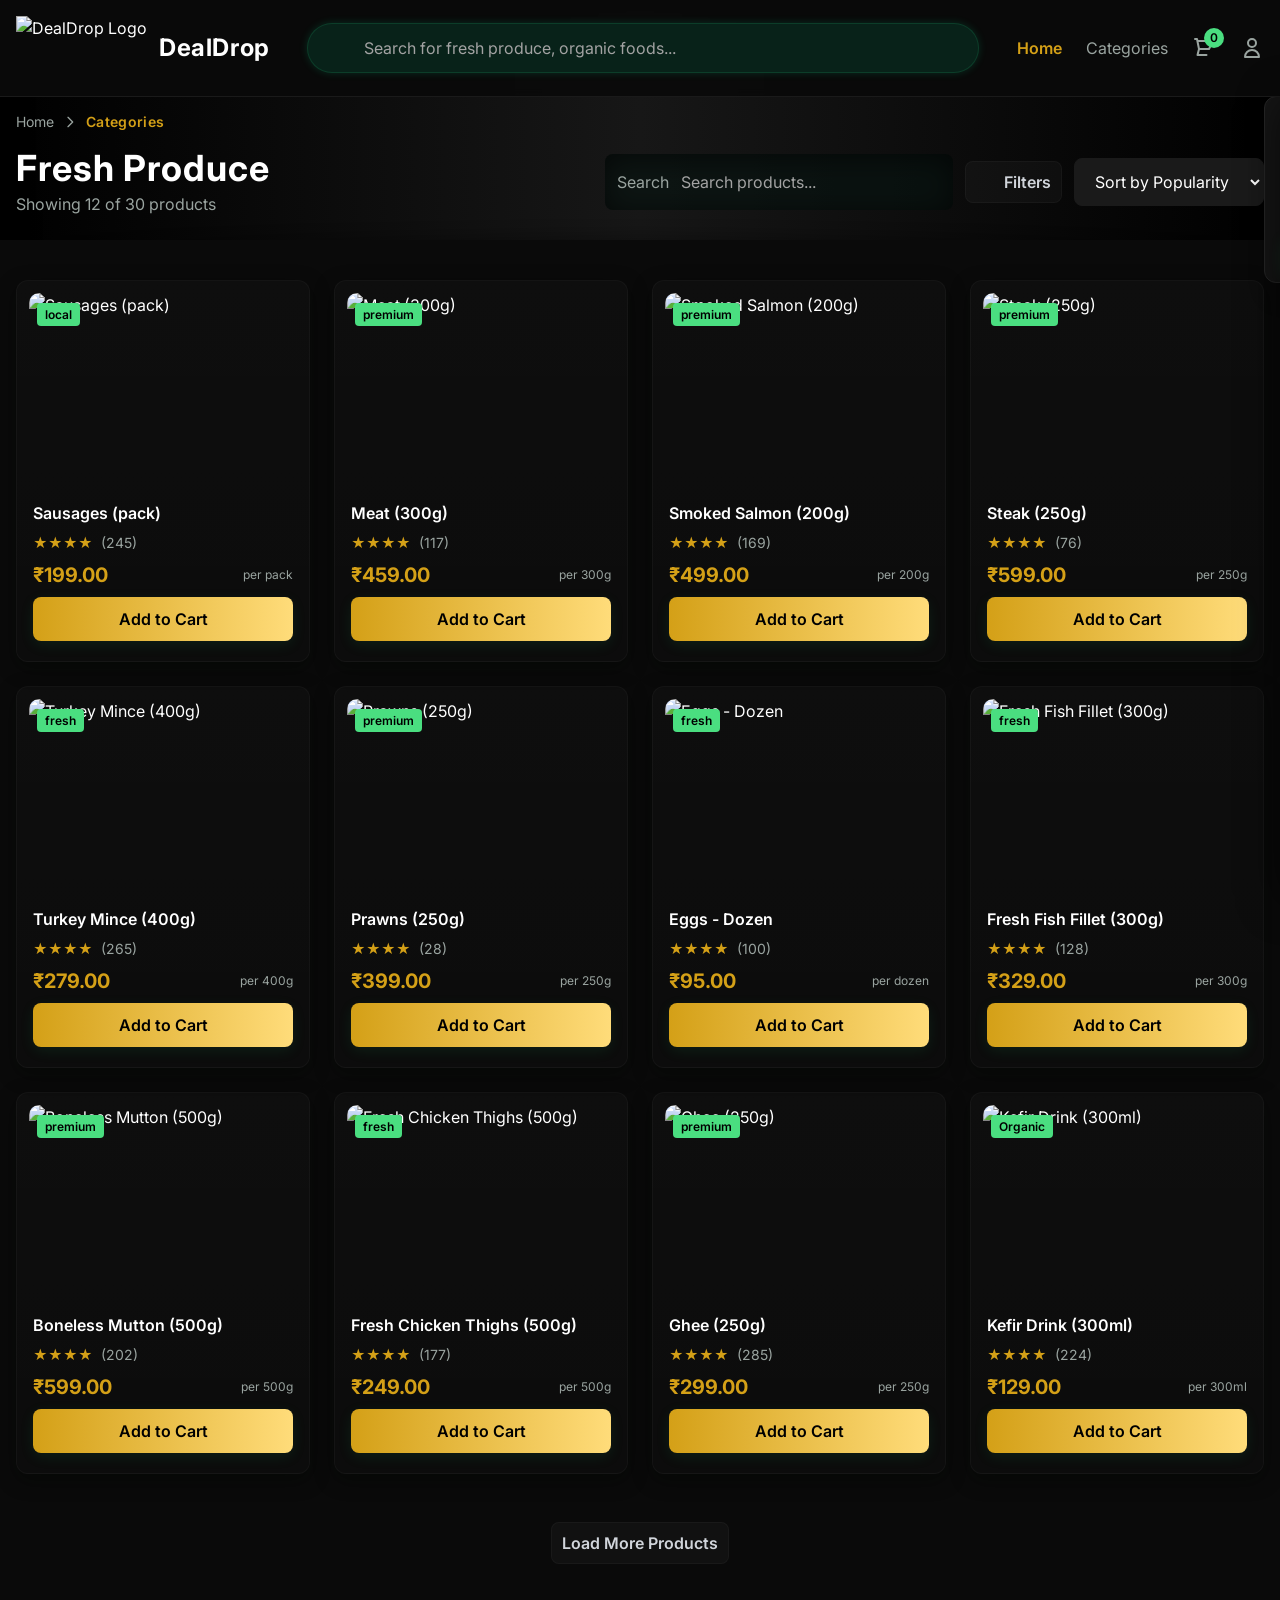
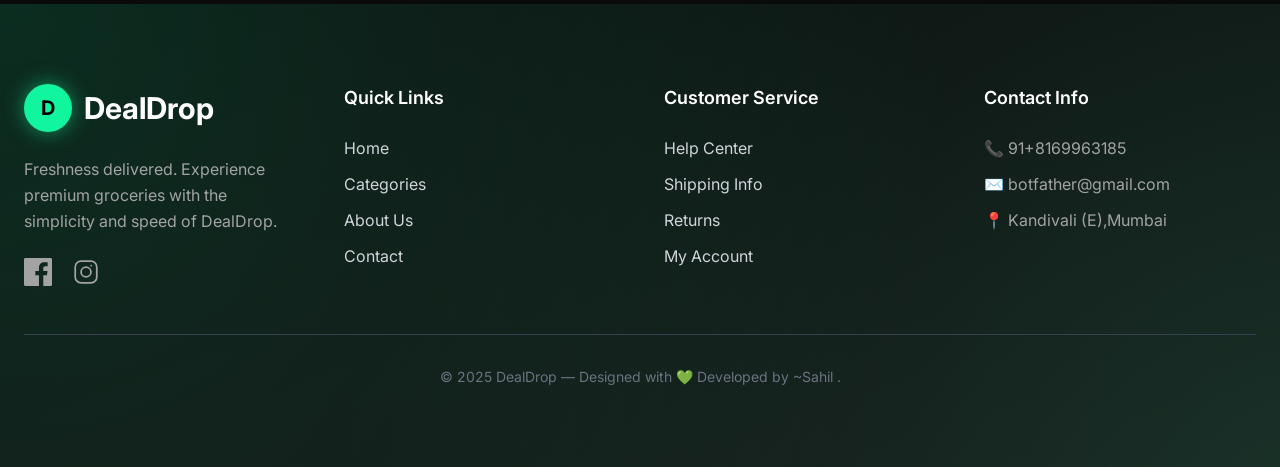
==== pages/categories_page.html @ 894192a9 "Add files via upload" ====
<!DOCTYPE html>
<html lang="en">
<head>
    <meta charset="UTF-8">
    <meta name="viewport" content="width=device-width, initial-scale=1.0">
    <title>Categories - Premium Fresh Groceries | DealDrop</title>
    <link rel="stylesheet" href="../css/main.css">
    
<body class="bg-background text-text-primary">
     <!-- Navigation Header -->
    <header class="fixed top-0 left-0 right-0 z-50 bg-background/95 backdrop-blur-sm border-b border-surface">
        <nav class="container mx-auto px-4 py-4 flex items-center justify-between">

           <!-- BIG Logo (Perfect Fit, Left Aligned) -->
        <div class="flex items-center space-x-3 shrink-0">
            <img src="https://i.postimg.cc/Hsx8pxHb/Screenshot-2025-11-13-165233.png"
                 alt="DealDrop Logo"
                 class="h-16 w-auto object-contain block select-none" /> <span class="text-xl md:text-2xl font-bold text-white tracking-wide hover:text-[#4de8ba] transition-colors duration-300">
    DealDrop
  </span>
        </div>

                <!-- Search Bar -->
<div class="hidden md:flex flex-1 max-w-2xl mx-8">
    <div class="relative w-full">

        <!-- Input -->
        <input type="text" 
            placeholder="Search for fresh produce, organic foods..."
            id="searchInput"
            class="w-full pl-14 pr-4 py-3 rounded-full bg-[#082219] text-white placeholder-gray-400 
                   border border-[#0f4f35]/60 shadow-[0_0_8px_rgba(0,255,170,0.15)]
                   focus:border-[#14f5a3] focus:shadow-[0_0_18px_rgba(20,245,163,0.45)]
                   transition-all duration-300 outline-none">

        <!-- Search Icon -->
        <svg 
            class="absolute left-5 top-1/2 transform -translate-y-1/2 w-5 h-5 text-[#4de8ba]"
            fill="none" stroke="currentColor" 
            viewBox="0 0 24 24"
        >
            <path 
                stroke-linecap="round" 
                stroke-linejoin="round" 
                stroke-width="2" 
                d="M21 21l-6-6m2-5a7 7 0 11-14 0 7 7 0 0114 0z"
            ></path>
        </svg>

        <!-- Search Suggestions Dropdown -->
        <div 
            id="searchSuggestions" 
            class="absolute top-full left-0 right-0 bg-[#0b2d22] border border-[#124736]/50 
                   rounded-xl mt-2 shadow-[0_0_20px_rgba(18,245,159,0.15)] hidden backdrop-blur-xl"
        >
            <div class="p-4 text-white">
                <div class="text-sm text-gray-300 mb-3 font-semibold tracking-wide">Popular Searches</div>

                <div class="space-y-2">

                    <!-- Suggestion 1 -->
                    <div class="flex items-center space-x-3 p-2 rounded-lg cursor-pointer
                                hover:bg-[#103829] transition-colors duration-200">
                        <img 
                            src="https://images.unsplash.com/photo-1675324918825-cd13b33a35b6" 
                            alt="Fresh organic tomatoes" 
                            class="w-8 h-8 rounded object-cover"
                        >
                        <span class="text-gray-100">Organic Tomatoes</span>
                    </div>

                    <!-- Suggestion 2 -->
                    <div class="flex items-center space-x-3 p-2 rounded-lg cursor-pointer
                                hover:bg-[#103829] transition-colors duration-200">
                        <img 
                            src="https://images.unsplash.com/photo-1676454954482-3a7d43f780e3" 
                            alt="Fresh leafy greens and vegetables" 
                            class="w-8 h-8 rounded object-cover"
                        >
                        <span class="text-gray-100">Fresh Greens</span>
                    </div>

                </div>
            </div>
        </div>

    </div>
</div>

            <!-- Desktop Navigation -->
            <div class="hidden md:flex items-center space-x-6">
                <a href="homepage.html" class="text-secondary font-semibold">Home</a>

                <a href="categories_page.html" class="text-text-secondary hover:text-secondary transition-colors duration-300">
                    Categories
                </a>

                <!-- Cart Icon with Badge -->
                <a href="shopping_cart.html" class="relative text-text-secondary hover:text-secondary transition-colors duration-300">
                    <svg class="w-6 h-6" fill="none" stroke="currentColor" viewBox="0 0 24 24">
                        <path 
                            stroke-linecap="round" 
                            stroke-linejoin="round" 
                            stroke-width="2" 
                            d="M3 3h2l.4 2M7 13h10l4-8H5.4m0 0L7 13m0 0l-1.5 6M7 13l-1.5 6m0 0h9m-9 0h9"
                        ></path>
                    </svg>
                    <span class="absolute -top-2 -right-2 bg-secondary text-black text-xs rounded-full w-5 h-5 flex items-center justify-center font-semibold">3</span>
                </a>

                <!-- Account -->
                <a href="user_account_dashboard.html" class="text-text-secondary hover:text-secondary transition-colors duration-300">
                    <svg class="w-6 h-6" fill="none" stroke="currentColor" viewBox="0 0 24 24">
                        <path 
                            stroke-linecap="round" 
                            stroke-linejoin="round" 
                            stroke-width="2" 
                            d="M16 7a4 4 0 11-8 0 4 4 0 018 0zM12 14a7 7 0 00-7 7h14a7 7 0 00-7-7z"
                        ></path>
                    </svg>
                </a>
            </div>

            <!-- Mobile Menu Button -->
            <button class="md:hidden text-text-primary" id="mobileMenuBtn">
                <svg class="w-6 h-6" fill="none" stroke="currentColor" viewBox="0 0 24 24">
                    <path 
                        stroke-linecap="round" 
                        stroke-linejoin="round" 
                        stroke-width="2" 
                        d="M4 6h16M4 12h16M4 18h16"
                    ></path>
                </svg>
            </button>

        </nav>

        <!-- Mobile Menu -->
        <div id="mobileMenu" class="md:hidden bg-surface border-t border-surface hidden">
            <div class="px-4 py-4 space-y-4">

                <div class="relative">
                    <input 
                        type="text" 
                        placeholder="Search products..." 
                        class="input-field w-full pl-10 pr-4 py-2"
                    >
                    <svg 
                        class="absolute left-3 top-1/2 transform -translate-y-1/2 w-4 h-4 text-text-secondary" 
                        fill="none" stroke="currentColor" 
                        viewBox="0 0 24 24"
                    >
                        <path 
                            stroke-linecap="round" 
                            stroke-linejoin="round" 
                            stroke-width="2" 
                            d="M21 21l-6-6m2-5a7 7 0 11-14 0 7 7 0 0114 0z"
                        ></path>
                    </svg>
                </div>

                <a href="homepage.html" class="block text-secondary font-semibold py-2">Home</a>
                <a href="categories_page.html" class="block text-text-secondary py-2">Categories</a>
                <a href="shopping_cart.html" class="block text-text-secondary py-2">Cart (3)</a>
                <a href="user_account_dashboard.html" class="block text-text-secondary py-2">Account</a>

            </div>
        </div>

    </header>

<!-- ===== START: Category Content (paste between header and footer) ===== -->

<!-- Breadcrumb + Title + Controls -->
<section class="pt-28 pb-6 bg-gradient-to-r from-black via-neutral-900 to-black shadow-inner animate-fadeUp">
  <div class="container mx-auto px-4">
    <nav class="flex items-center space-x-2 text-sm mb-4">
      <a href="homepage.html" class="text-text-secondary hover:text-secondary transition-colors duration-300">Home</a>
      <svg class="w-4 h-4 text-text-secondary" fill="none" stroke="currentColor" viewBox="0 0 24 24">
        <path stroke-linecap="round" stroke-linejoin="round" stroke-width="2" d="M9 5l7 7-7 7"></path>
      </svg>
      <span class="text-secondary font-semibold tracking-wide">Categories</span>
    </nav>

    <div class="flex flex-col md:flex-row md:items-center md:justify-between gap-4">
      <div>
        <h1 class="text-3xl md:text-4xl font-bold tracking-wide text-white">Fresh Produce</h1>
        <p id="productCount" class="text-text-secondary mt-1">Showing <span id="visibleCount">0</span> of <span id="totalCount">0</span> products</p>
      </div>

      <div class="flex items-center space-x-3">
        <div class="hidden sm:flex items-center bg-neutral-900/60 rounded-lg px-3 py-1 shadow-inner">
          <label class="mr-3 text-text-secondary">Search</label>
          <input id="searchBar" type="text" placeholder="Search products..." class="input-field bg-transparent border-none outline-none text-white pl-0 pr-3">
        </div>

        <!-- Filters button (opens drawer) -->
        <button id="openFilter" class="btn-secondary flex items-center space-x-2 px-4 py-2">
          <svg class="w-5 h-5" fill="none" stroke="currentColor" viewBox="0 0 24 24"><path stroke-linecap="round" stroke-linejoin="round" stroke-width="2" d="M3 4a1 1 0 011-1h16a1 1 0 011 1v2.586a1 1 0 01-.293.707L13 14.707V21l-2-1v-6.293L3.293 7.293A1 1 0 013 6.586V4z"/></svg>
          <span>Filters</span>
        </button>

        <!-- Sort -->
        <select id="sortSelect" class="input-field cursor-pointer">
          <option value="pop">Sort by Popularity</option>
          <option value="low">Price: Low to High</option>
          <option value="high">Price: High to Low</option>
          <option value="new">Newest Arrivals</option>
          <option value="rating">Customer Rating</option>
        </select>
      </div>
    </div>
  </div>
</section>

<!-- Main -->
<main class="container mx-auto px-4 py-10">
  <div class="flex gap-10">

    <!-- Product Grid (full width; filter drawer is separate) -->
    <div class="flex-1">
      <div id="productGrid" class="grid grid-cols-1 sm:grid-cols-2 lg:grid-cols-3 xl:grid-cols-4 gap-6"></div>

      <div class="text-center mt-12">
        <button id="loadMore" class="btn-secondary px-8 py-3">Load More Products</button>
      </div>
    </div>
  </div>
</main>

<!-- Right filter drawer (hidden by default) -->
<aside id="filterDrawer"
  class="fixed right-0 top-[80px] h-[calc(100vh-100px)] w-80 bg-neutral-900/95 backdrop-blur-md border-l border-neutral-800 rounded-l-xl p-6 shadow-2xl transform translate-x-full transition-transform duration-300 z-50 overflow-auto">
  <div class="flex items-center justify-between mb-4">
    <h3 class="text-xl font-semibold text-secondary">Filters</h3>
    <button id="closeFilter" class="p-2 rounded hover:bg-neutral-800">
      ✕
    </button>
  </div>

  <div class="space-y-6">

    <!-- Categories -->
    <div>
      <h4 class="font-semibold mb-3">Category</h4>
      <div class="space-y-2">
        <label class="flex items-center gap-3 cursor-pointer">
          <input type="checkbox" class="filter-cat" value="veg">
          <span>Veg</span>
        </label>
        <label class="flex items-center gap-3 cursor-pointer">
          <input type="checkbox" class="filter-cat" value="nonveg">
          <span>Non-Veg</span>
        </label>
        <label class="flex items-center gap-3 cursor-pointer">
          <input type="checkbox" class="filter-cat" value="dairy">
          <span>Dairy</span>
        </label>
      </div>
    </div>

    <!-- Tags -->
    <div>
      <h4 class="font-semibold mb-3">Tags</h4>
      <div class="space-y-2">
        <label class="flex items-center gap-3 cursor-pointer">
          <input type="checkbox" class="filter-tag" value="organic">
          <span>Organic</span>
        </label>
        <label class="flex items-center gap-3 cursor-pointer">
          <input type="checkbox" class="filter-tag" value="fresh">
          <span>Fresh</span>
        </label>
        <label class="flex items-center gap-3 cursor-pointer">
          <input type="checkbox" class="filter-tag" value="premium">
          <span>Premium</span>
        </label>
      </div>
    </div>

    <!-- Brands -->
    <div>
      <h4 class="font-semibold mb-3">Brands</h4>
      <div class="space-y-2">
        <label class="flex items-center gap-3 cursor-pointer">
          <input type="checkbox" class="filter-brand" value="farmfresh">
          <span>Farm Fresh Co.</span>
        </label>
        <label class="flex items-center gap-3 cursor-pointer">
          <input type="checkbox" class="filter-brand" value="organicvalley">
          <span>Organic Valley</span>
        </label>
        <label class="flex items-center gap-3 cursor-pointer">
          <input type="checkbox" class="filter-brand" value="greenharvest">
          <span>Green Harvest</span>
        </label>
      </div>
    </div>

    <!-- Price range (double slider) -->
    <div>
      <h4 class="font-semibold mb-3">Price Range (₹)</h4>
      <div class="text-sm text-text-secondary mb-2">Min: <span id="priceMinDisplay">0</span> — Max: <span id="priceMaxDisplay">1000</span></div>

      <div class="relative h-8">
        <input id="rangeMin" type="range" min="0" max="2000" step="1" value="0" class="absolute left-0 right-0 w-full h-2 appearance-none">
        <input id="rangeMax" type="range" min="0" max="2000" step="1" value="1000" class="absolute left-0 right-0 w-full h-2 appearance-none">
      </div>
    </div>

    <!-- Reset / Apply -->
    <div class="flex gap-3">
      <button id="resetFilters" class="btn-secondary flex-1">Reset</button>
      <button id="applyFilters" class="btn-primary flex-1">Apply</button>
    </div>
  </div>
</aside>

<!-- Mini Cart (slides in from right) -->
<div id="miniCart" class="fixed top-24 right-4 bg-neutral-900/95 backdrop-blur-md border border-neutral-800 rounded-xl p-4 w-80 transform translate-x-full transition-transform duration-300 z-60 shadow-xl">
  <div class="flex items-center justify-between mb-3">
    <h4 class="font-semibold">Cart</h4>
    <button id="closeMiniCart" class="p-1 hover:bg-neutral-800 rounded">✕</button>
  </div>
  <div id="miniCartItems" class="space-y-3 max-h-56 overflow-auto"></div>
  <div class="border-t border-neutral-800 pt-3 mt-3">
    <div class="flex justify-between mb-3">
      <span class="font-semibold">Total</span>
      <span id="miniCartTotal" class="font-bold text-secondary">₹0.00</span>
    </div>
    <a href="shopping_cart.html" class="btn-primary w-full text-center">Go to Cart</a>
  </div>
</div>

<!-- ===== Styles & Scripts (paste together) ===== -->
<style>
  /* Animations */
  @keyframes fadeUp { from { opacity:0; transform:translateY(20px);} to {opacity:1; transform:translateY(0);} }
  @keyframes fadeUpSlow { from { opacity:0; transform:translateY(40px);} to {opacity:1; transform:translateY(0);} }
  @keyframes slideLeft { from { opacity:0; transform:translateX(-30px);} to {opacity:1; transform:translateX(0);} }
  @keyframes slideRight { from { opacity:0; transform:translateX(30px);} to {opacity:1; transform:translateX(0);} }

  .animate-fadeUp { animation: fadeUp 0.7s ease-out forwards; }
  .animate-fadeUpSlow { animation: fadeUpSlow 1s ease-out forwards; }
  .animate-slideLeft { animation: slideLeft 0.7s ease-out forwards; }
  .animate-slideRight { animation: slideRight 0.8s ease-out forwards; }

  /* Drawer helpers */
  #filterDrawer { box-shadow: 0 20px 40px rgba(0,0,0,0.6); }
  #filterDrawer::-webkit-scrollbar { width: 8px; }
  #filterDrawer::-webkit-scrollbar-thumb { background: rgba(255,255,255,0.06); border-radius: 8px; }

  /* Range double-track visual */
  input[type="range"] { -webkit-appearance:none; background:transparent; }
  input[type="range"]::-webkit-slider-runnable-track { height:6px; background:rgba(255,255,255,0.06); border-radius:999px; }
  input[type="range"]::-webkit-slider-thumb { -webkit-appearance:none; width:18px; height:18px; border-radius:50%; background:#d4a017; margin-top:-6px; box-shadow:0 2px 6px rgba(0,0,0,0.5); cursor:pointer; }
  /* make thumbs visible above each other */
  #rangeMin { z-index:3; }
  #rangeMax { z-index:2; }

  /* Product card tweaks (keeps your current style) */
  .product-card { background: linear-gradient(180deg, rgba(255,255,255,0.02), rgba(255,255,255,0.01)); border-radius:12px; padding:12px; box-shadow: 0 6px 20px rgba(2,6,2,0.45); border: 1px solid rgba(255,255,255,0.03); }
  .product-card img { border-radius:10px; }
  .product-meta { display:flex; align-items:center; justify-content:space-between; gap:8px; }

  /* Buttons */
  .btn-primary { background: linear-gradient(90deg,#d4a017,#ffdc7a); color: #000; padding:10px 12px; border-radius:8px; font-weight:600; }
  .btn-secondary { background: rgba(255,255,255,0.03); color:#d1d5db; padding:8px 10px; border-radius:8px; font-weight:600; border:1px solid rgba(255,255,255,0.03); }

  /* Utility */
  .text-text-secondary { color: #9aa4a0; }
  .text-secondary { color: #d4a017; }
  .bg-neutral-900 { background-color:#081512; }
  .bg-neutral-900\/60 { background-color: rgba(8,21,18,0.6); }
  .shadow-inner { box-shadow: inset 0 4px 30px rgba(0,0,0,0.6); }

  /* Responsive small fixes */
  @media (max-width: 768px) {
    #filterDrawer { width: 92vw; top: 70px; right: 0; }
  }
</style>

<!-- ===== END: Category Content ===== -->

<!-- ====== END: Paste this between your header and footer ====== -->

    <!-- Footer -->
<footer class="relative bg-gradient-to-br from-[#0a0a0a] via-[#111111] to-[#1a1a1a] text-gray-300 py-20 overflow-hidden">
  <!-- Subtle background glow -->
  <div class="absolute inset-0 bg-[radial-gradient(circle_at_top_left,rgba(18,245,159,0.15),transparent_70%)]"></div>
  <div class="absolute inset-0 bg-[radial-gradient(circle_at_bottom_right,rgba(18,245,159,0.1),transparent_70%)]"></div>

  <div class="relative z-10 container mx-auto px-6">
    <div class="grid grid-cols-1 md:grid-cols-4 gap-12 border-b border-gray-700 pb-12">
      
      <!-- Company Info -->
      <div>
        <div class="flex items-center space-x-3 mb-6">
          <div class="w-12 h-12 bg-[#12f59f] rounded-full flex items-center justify-center text-black font-bold text-xl shadow-[0_0_20px_rgba(18,245,159,0.5)]">D</div>
          <span class="text-3xl font-bold text-white">DealDrop</span>
        </div>
        <p class="text-gray-400 mb-6 leading-relaxed">
          Freshness delivered. Experience premium groceries with the simplicity and speed of DealDrop.
        </p>

        <!-- Social Media Icons -->
        <div class="flex space-x-5">
          <!-- Facebook -->
          <a href="#" class="group transition-all duration-300" aria-label="Facebook">
            <svg class="w-7 h-7 text-gray-400 group-hover:text-[#12f59f] transition" fill="currentColor" viewBox="0 0 24 24">
              <path d="M22.675 0h-21.35C.596 0 0 .592 0 1.324v21.352C0 23.406.596 24 1.325 24H12.82v-9.294H9.692v-3.622h3.128V8.413c0-3.1 1.893-4.788 4.658-4.788 1.325 0 2.463.099 2.795.143v3.24l-1.918.001c-1.504 0-1.795.715-1.795 1.763v2.314h3.587l-.467 3.622h-3.12V24h6.116C23.404 24 24 23.406 24 22.676V1.324C24 .592 23.404 0 22.675 0z"/>
            </svg>
          </a>

          <!-- Instagram -->
          <a href="#" class="group transition-all duration-300" aria-label="Instagram">
            <svg class="w-7 h-7 text-gray-400 group-hover:text-[#f56040] transition" fill="currentColor" viewBox="0 0 24 24">
              <path d="M7.75 2h8.5A5.75 5.75 0 0 1 22 7.75v8.5A5.75 5.75 0 0 1 16.25 22h-8.5A5.75 5.75 0 0 1 2 16.25v-8.5A5.75 5.75 0 0 1 7.75 2zm0 1.5A4.25 4.25 0 0 0 3.5 7.75v8.5A4.25 4.25 0 0 0 7.75 20.5h8.5A4.25 4.25 0 0 0 20.5 16.25v-8.5A4.25 4.25 0 0 0 16.25 3.5h-8.5zm8.75 2.25a.75.75 0 1 1 0 1.5.75.75 0 0 1 0-1.5zM12 7a5 5 0 1 1 0 10 5 5 0 0 1 0-10zm0 1.5a3.5 3.5 0 1 0 0 7 3.5 3.5 0 0 0 0-7z"/>
            </svg>
          </a>
        </div>
      </div>

      <!-- Quick Links -->
      <div>
        <h3 class="text-lg font-semibold text-white mb-6">Quick Links</h3>
        <ul class="space-y-3">
          <li><a href="homepage.html" class="hover:text-[#12f59f] transition">Home</a></li>
          <li><a href="categories_page.html" class="hover:text-[#12f59f] transition">Categories</a></li>
          <li><a href="#" class="hover:text-[#12f59f] transition">About Us</a></li>
          <li><a href="#" class="hover:text-[#12f59f] transition">Contact</a></li>
        </ul>
      </div>

      <!-- Customer Service -->
      <div>
        <h3 class="text-lg font-semibold text-white mb-6">Customer Service</h3>
        <ul class="space-y-3">
          <li><a href="#" class="hover:text-[#12f59f] transition">Help Center</a></li>
          <li><a href="#" class="hover:text-[#12f59f] transition">Shipping Info</a></li>
          <li><a href="#" class="hover:text-[#12f59f] transition">Returns</a></li>
          <li><a href="user_account_dashboard.html" class="hover:text-[#12f59f] transition">My Account</a></li>
        </ul>
      </div>

      <!-- Contact Info -->
      <div>
        <h3 class="text-lg font-semibold text-white mb-6">Contact Info</h3>
        <ul class="space-y-3">
          <li>📞 <span class="text-gray-400">91+8169963185</span></li>
          <li>✉️ <span class="text-gray-400">botfather@gmail.com</span></li>
          <li>📍 <span class="text-gray-400">Kandivali (E),Mumbai</span></li>
        </ul>
      </div>
    </div>

    <!-- Bottom Section -->
    <div class="pt-8 text-center text-sm text-gray-500">
      <p>© 2025 DealDrop — Designed with 💚 Developed by ~Sahil .</p>
    </div>
  </div>
</footer>

<script>
(() => {
  // Category page script (self-contained)
  const STORAGE_KEY = 'cart';
  const TAX_RATE = 0.09;
  const $ = (s, r=document) => r.querySelector(s);
  const $$ = (s, r=document) => Array.from((r||document).querySelectorAll(s));
  const formatINR = n => '₹' + Number(n).toLocaleString('en-IN',{minimumFractionDigits:2, maximumFractionDigits:2});
  const safe = v => (v==null?'':String(v));

  // Elements (expected on category page)
  const productGrid = $('#productGrid');
  if (!productGrid) { console.warn('Category script: #productGrid not found — aborting category logic.'); return; }
  const loadMoreBtn = $('#loadMore');
  const openFilterBtn = $('#openFilter');
  const closeFilterBtn = $('#closeFilter');
  const filterDrawer = $('#filterDrawer');
  const applyFiltersBtn = $('#applyFilters');
  const resetFiltersBtn = $('#resetFilters');
  const rangeMin = $('#rangeMin');
  const rangeMax = $('#rangeMax');
  const priceMinDisplay = $('#priceMinDisplay');
  const priceMaxDisplay = $('#priceMaxDisplay');
  const searchBar = $('#searchBar');
  const sortSelect = $('#sortSelect');
  const visibleCount = $('#visibleCount');
  const totalCount = $('#totalCount');
  const miniCart = $('#miniCart');
  const miniCartItems = $('#miniCartItems');
  const miniCartTotal = $('#miniCartTotal');
  const cartCountBadge = $('#cartCount') || $('#cart-count') || document.querySelector('.cart-badge');

  // sample products (30)
  const allProducts = (function(){
    const make = (id,name,category,price,tags,brand,image,unit) => ({ id, name, category, price, tags, brand, image, unit});
    const arr=[];
    arr.push(make(1,'Organic Vine Tomatoes','veg',99,['organic','fresh'],'FarmFresh','https://i.postimg.cc/Dzh7TgGm/3183-50361-m.jpg','per kg'));
    arr.push(make(2,'Mixed Leafy Greens','veg',79,['fresh','local'],'GreenHarvest','per kg'));
    arr.push(make(3,'Rainbow Bell Peppers','veg',129,['fresh','premium'],'LocalGrown','per kg'));
    arr.push(make(4,'Fresh Broccoli Crowns','veg',89,['fresh','seasonal'],'FarmFresh','per kg'));
    arr.push(make(5,'Organic Baby Carrots','veg',69,['organic','fresh'],'OrganicValley','per kg'));
    arr.push(make(6,'Baby Spinach Leaves','veg',119,['organic','fresh'],'OrganicValley','per kg'));
    arr.push(make(7,'Premium Hass Avocados','veg',59,['premium'],'PremiumFoods','per pc'));
    arr.push(make(8,'Sweet Corn Bunch','veg',49,['fresh'],'LocalGrown','per bunch'));
    arr.push(make(9,'Crisp Cucumbers','veg',39,['fresh','local'],'FarmFresh','per kg'));
    arr.push(make(10,'Zucchini','veg',59,['fresh'],'GreenHarvest','per kg'));
    arr.push(make(11,'Whole Milk (1L)','dairy',65,['fresh'],'OrganicValley','per L'));
    arr.push(make(12,'Greek Yogurt (500g)','dairy',199,['premium','organic'],'OrganicValley','per 500g'));
    arr.push(make(13,'Paneer (200g)','dairy',129,['fresh'],'LocalGrown','per 200g'));
    arr.push(make(14,'Butter Salted (200g)','dairy',159,['premium'],'PremiumFoods','per 200g'));
    arr.push(make(15,'Cheddar Cheese (200g)','dairy',249,['premium'],'PremiumFoods','per 200g'));
    arr.push(make(16,'Fresh Cream (200ml)','dairy',89,['fresh'],'FarmFresh','per 200ml'));
    arr.push(make(17,'Curd (500g)','dairy',79,['local'],'LocalGrown','per 500g'));
    arr.push(make(18,'Flavored Milk (250ml)','dairy',45,['seasonal'],'OrganicValley','per 250ml'));
    arr.push(make(19,'Kefir Drink (300ml)','dairy',129,['premium','organic'],'OrganicValley','https://i.postimg.cc/tTc96Hsf/54.png','per 300ml'));
    arr.push(make(20,'Ghee (250g)','dairy',299,['premium'],'PremiumFoods','https://i.postimg.cc/Z5zKjZwq/Cow-Ghee-500-Grams-Tin-Front.jpg','per 250g'));
    arr.push(make(21,'Fresh Chicken Thighs (500g)','nonveg',249,['fresh'],'LocalGrown','https://i.postimg.cc/5yGjfC5n/CHICKENTHIGHBONELESS-01.jpg','per 500g'));
    arr.push(make(22,'Boneless Mutton (500g)','nonveg',599,['premium'],'PremiumFoods','https://i.postimg.cc/RVFc91mR/mutton-boneless-halal786-in.jpg','per 500g'));
    arr.push(make(23,'Fresh Fish Fillet (300g)','nonveg',329,['fresh'],'FarmFresh','https://i.postimg.cc/XJbf0Tjh/fish-500x500.png','per 300g'));
    arr.push(make(24,'Eggs - Dozen','nonveg',95,['fresh','local'],'LocalGrown','https://i.postimg.cc/fyMfY11j/health-benefits-of-eggs-1296x728-feature.jpg','per dozen'));
    arr.push(make(25,'Prawns (250g)','nonveg',399,['premium'],'PremiumFoods','https://i.postimg.cc/TP98VvsM/shutterstock-1285004545-750x750.jpg','per 250g'));
    arr.push(make(26,'Turkey Mince (400g)','nonveg',279,['fresh'],'GreenHarvest','https://i.postimg.cc/zvfqbGDS/turkey-breast-mince-369.jpg','per 400g'));
    arr.push(make(27,' Steak (250g)','nonveg',599,['premium'],'PremiumFoods','https://i.postimg.cc/Gh2p9q9X/raw-tomahawk-steak-shutterstock-738822868.jpg','per 250g'));
    arr.push(make(28,'Smoked Salmon (200g)','nonveg',499,['premium'],'PremiumFoods','https://i.postimg.cc/RVMHd7hy/smoked-salmon.jpg','per 200g'));
    arr.push(make(29,'Meat (300g)','nonveg',459,['premium'],'PremiumFoods','https://i.postimg.cc/kXtcrFqt/Best-Stop-Blog-Image-2025-8-Cuts-of-Beef.jpg','per 300g'));
    arr.push(make(30,'Sausages (pack)','nonveg',199,['local'],'LocalGrown','https://i.postimg.cc/15Lv47Jn/0081002093585.jpg','per pack'));
    return arr;
  })();

  // state
  let perPage = 12, page = 1;
  let lastRendered = allProducts.slice();

  // cart helpers
  function loadCart(){ try{ const c = JSON.parse(localStorage.getItem(STORAGE_KEY)); return Array.isArray(c)? c.map(i=>({ quantity: Number(i.quantity||1), ...i })) : []; } catch(e){ return []; } }
  function saveCart(c){ localStorage.setItem(STORAGE_KEY, JSON.stringify(c)); }
  let cart = loadCart();

  function updateHeaderBadge(){
    const count = cart.reduce((s,i)=> s + Number(i.quantity||1), 0);
    if (cartCountBadge) cartCountBadge.textContent = count;
    // also update common header span if present
    $$('.absolute.-top-2.-right-2, .w-5.h-5').forEach(el=>{ try{ el.textContent = count; }catch{} });
  }

  // render mini cart
  function renderMiniCart(){
    if (!miniCartItems || !miniCartTotal) return;
    miniCartItems.innerHTML = '';
    let total = 0;
    if (cart.length === 0) {
      miniCartItems.innerHTML = '<div class="text-text-secondary">Your cart is empty.</div>';
    } else {
      cart.forEach(it=>{
        const qty = Number(it.quantity||1);
        total += Number(it.price) * qty;
        const row = document.createElement('div');
        row.className = 'flex items-center gap-3 mb-3';
        row.innerHTML = `
          <div class="w-12 h-12 rounded overflow-hidden bg-neutral-800"><img src="${safe(it.image)}" alt="${safe(it.name)}" class="w-full h-full object-cover"></div>
          <div class="flex-1">
            <div class="text-sm font-semibold">${safe(it.name)}</div>
            <div class="text-xs text-text-secondary">${formatINR(it.price)} × ${qty}</div>
          </div>
          <button class="text-xs text-text-secondary remove-mini" data-id="${it.id}">Remove</button>
        `;
        miniCartItems.appendChild(row);
      });
    }
    miniCartTotal.textContent = formatINR(total);
    saveCart(cart);
    updateHeaderBadge();
  }

  // remove from mini cart delegate
  if (miniCartItems) {
    miniCartItems.addEventListener('click', (ev)=>{
      const rem = ev.target.closest('.remove-mini'); if (!rem) return;
      const id = Number(rem.dataset.id);
      cart = cart.filter(p=>Number(p.id)!==id);
      renderMiniCart();
    });
  }

  // open/close mini cart
  function openMini(){ if (miniCart) miniCart.classList.remove('translate-x-full'); }
  function closeMini(){ if (miniCart) miniCart.classList.add('translate-x-full'); }
  const closeMiniBtn = $('#closeMiniCart');
  if (closeMiniBtn) closeMiniBtn.addEventListener('click', closeMini);

  // add to cart (merge quantities)
  function addToCart(product){
    const idx = cart.findIndex(c=> Number(c.id) === Number(product.id));
    if (idx > -1) cart[idx].quantity = Number(cart[idx].quantity||1) + 1;
    else cart.push({ ...product, quantity: 1 });
    saveCart(cart);
    renderMiniCart();
    updateHeaderBadge();
    openMini();
  }

  // product card creation (keeps your styling)
  function createCard(p){
    const div = document.createElement('div');
    div.className = 'card group cursor-pointer transform hover:scale-105 transition-all duration-300 product-card';
    div.dataset.id = p.id;
    div.innerHTML = `
      <div class="relative overflow-hidden rounded-lg mb-4">
        <img src="${safe(p.image)}" alt="${safe(p.name)}" class="w-full h-48 object-cover group-hover:scale-110 transition-transform duration-300" loading="lazy" />
        <div class="absolute top-2 left-2">
          <span class="bg-secondary text-black text-xs font-semibold px-2 py-1 rounded">${p.tags.includes('organic') ? 'Organic' : (p.tags[0]||'')}</span>
        </div>
      </div>
      <div class="space-y-2 px-1 pb-2">
        <h3 class="font-semibold text-text-primary group-hover:text-secondary transition-colors duration-300">${safe(p.name)}</h3>
        <div class="flex items-center space-x-2">
          <div class="flex text-secondary text-sm">${'★'.repeat(Math.round((p.rating||4)))}</div>
          <span class="text-text-secondary text-sm">(${Math.floor(Math.random()*300)+20})</span>
        </div>
        <div class="flex items-center justify-between">
          <div class="flex items-center space-x-2">
            <span class="text-xl font-bold text-secondary">₹${p.price.toFixed(2)}</span>
          </div>
          <span class="text-xs text-text-secondary">${p.unit}</span>
        </div>
        <button class="btn-primary w-full add-to-cart" data-id="${p.id}">Add to Cart</button>
      </div>
    `;
    return div;
  }

  // render products (with paging)
  function renderProducts(arr, pageNum=1){
    productGrid.innerHTML = '';
    const end = pageNum * perPage;
    const slice = arr.slice(0, end);
    slice.forEach(p => productGrid.appendChild(createCard(p)));
    visibleCount && (visibleCount.textContent = Math.min(arr.length, end));
    totalCount && (totalCount.textContent = arr.length);
    if (loadMoreBtn) loadMoreBtn.style.display = arr.length > end ? 'inline-block' : 'none';
    // bind add-to-cart
    $$('.add-to-cart', productGrid).forEach(btn=>{
      btn.removeEventListener('click', onAddClick);
      btn.addEventListener('click', onAddClick);
    });
    // observe animations
    observeCards();
  }

  // intersection observer for animate-fadeUp
  let observer;
  function observeCards(){
    if (observer) observer.disconnect();
    observer = new IntersectionObserver(entries=>{
      entries.forEach(en => { if (en.isIntersecting) en.target.classList.add('animate-fadeUp'); });
    }, { threshold: 0.12 });
    $$('.product-card', productGrid).forEach(c => observer.observe(c));
  }

  function onAddClick(e){
    e.stopPropagation();
    const id = Number(e.currentTarget.dataset.id);
    const prod = allProducts.find(p=> Number(p.id) === id);
    if (!prod) return;
    addToCart(prod);
    const btn = e.currentTarget; const prev = btn.textContent;
    btn.textContent = 'Added!';
    btn.disabled = true;
    setTimeout(()=>{ btn.textContent = prev; btn.disabled = false; }, 800);
  }

  // pagination load more
  if (loadMoreBtn) loadMoreBtn.addEventListener('click', () => { page++; renderProducts(lastRendered, page); });

  // filter helpers
  function getSelected(selector){ return $$(selector).filter(ch=>ch.checked).map(ch=>ch.value); }
  function getFilterState(){
    const cats = getSelected('.filter-cat');
    const tags = getSelected('.filter-tag');
    const brands = getSelected('.filter-brand');
    const min = Math.min(Number(rangeMin.value||0), Number(rangeMax.value||0));
    const max = Math.max(Number(rangeMin.value||0), Number(rangeMax.value||2000));
    const search = (searchBar && searchBar.value || '').trim().toLowerCase();
    const sort = (sortSelect && sortSelect.value) || 'pop';
    return { cats, tags, brands, priceMin:min, priceMax:max, search, sort };
  }
  function applyFilterLogic(products, state){
    return products.filter(p=>{
      if (state.cats.length && !state.cats.includes(p.category)) return false;
      if (state.tags.length && !state.tags.some(t => p.tags.includes(t))) return false;
      if (state.brands.length && !state.brands.includes(p.brand)) return false;
      if (p.price < state.priceMin || p.price > state.priceMax) return false;
      if (state.search) {
        const hay = (p.name+' '+p.tags.join(' ')+' '+p.brand+' '+p.category).toLowerCase();
        if (!hay.includes(state.search)) return false;
      }
      return true;
    });
  }
  function sortProducts(products, key){
    const arr = products.slice();
    switch(key){
      case 'low': arr.sort((a,b)=>a.price-b.price); break;
      case 'high': arr.sort((a,b)=>b.price-a.price); break;
      case 'new': arr.sort((a,b)=>b.id-a.id); break;
      case 'rating': arr.sort((a,b)=>b.rating-b.rating); break;
      default: arr.sort((a,b)=>b.id-a.id); break;
    }
    return arr;
  }

  // range sync
  function syncRangeDisplay(){
    if (!priceMinDisplay || !priceMaxDisplay || !rangeMin || !rangeMax) return;
    let min = Number(rangeMin.value||0), max = Number(rangeMax.value||0);
    if (min > max) [min,max] = [max,min];
    priceMinDisplay.textContent = min;
    priceMaxDisplay.textContent = max;
  }
  if (rangeMin && rangeMax){
    rangeMin.addEventListener('input', syncRangeDisplay);
    rangeMax.addEventListener('input', syncRangeDisplay);
    syncRangeDisplay();
  }

  if (resetFiltersBtn) resetFiltersBtn.addEventListener('click', ()=>{
    $$('.filter-cat, .filter-tag, .filter-brand').forEach(c=>c.checked=false);
    if (rangeMin) rangeMin.value = rangeMin.min || 0;
    if (rangeMax) rangeMax.value = rangeMax.max || 2000;
    syncRangeDisplay();
    if (searchBar) searchBar.value = '';
    if (sortSelect) sortSelect.value = 'pop';
    page = 1;
    lastRendered = sortProducts(allProducts, 'pop');
    renderProducts(lastRendered,page);
  });

  if (applyFiltersBtn) applyFiltersBtn.addEventListener('click', ()=>{
    page = 1;
    const st = getFilterState();
    let filtered = applyFilterLogic(allProducts, st);
    filtered = sortProducts(filtered, st.sort);
    lastRendered = filtered;
    renderProducts(lastRendered, page);
    filterDrawer && filterDrawer.classList.add('translate-x-full');
  });

  if (openFilterBtn) openFilterBtn.addEventListener('click', ()=> filterDrawer && filterDrawer.classList.remove('translate-x-full'));
  if (closeFilterBtn) closeFilterBtn.addEventListener('click', ()=> filterDrawer && filterDrawer.classList.add('translate-x-full'));
  document.addEventListener('click', (ev) => {
    if (!filterDrawer) return; if (filterDrawer.classList.contains('translate-x-full')) return;
    const inside = filterDrawer.contains(ev.target) || (openFilterBtn && openFilterBtn.contains(ev.target));
    if (!inside) filterDrawer.classList.add('translate-x-full');
  });

  // search debounce
  if (searchBar){
    let t;
    searchBar.addEventListener('input', ()=>{
      clearTimeout(t);
      t = setTimeout(()=>{
        page = 1;
        const st = getFilterState();
        let filtered = applyFilterLogic(allProducts, st);
        filtered = sortProducts(filtered, st.sort);
        lastRendered = filtered;
        renderProducts(lastRendered, page);
      }, 300);
    });
  }

  if (sortSelect) sortSelect.addEventListener('change', ()=> {
    page = 1;
    const st = getFilterState();
    let filtered = applyFilterLogic(allProducts, st);
    filtered = sortProducts(filtered, st.sort);
    lastRendered = filtered;
    renderProducts(lastRendered, page);
  });

  // init render
  lastRendered = sortProducts(allProducts,'pop');
  renderProducts(lastRendered, page);
  renderMiniCart();
  updateHeaderBadge();

  // Escape closes drawers
  document.addEventListener('keydown', (e)=> { if (e.key === 'Escape'){ filterDrawer && filterDrawer.classList.add('translate-x-full'); miniCart && miniCart.classList.add('translate-x-full'); }});

  // expose small helper to add by id externally
  window.__dealDropCategory = window.__dealDropCategory || {};
  window.__dealDropCategory.addToCartById = (id) => {
    const p = allProducts.find(x=>Number(x.id)===Number(id));
    if (p) addToCart(p);
  };

  console.info('Category script loaded — products & filters active.');
})();
</script>

</body>
</html>
---- css/main.css ----
@import url('https://fonts.googleapis.com/css2?family=Inter:wght@400;500;600;700&display=swap');

@import url('https://fonts.googleapis.com/css2?family=Playfair+Display:wght@400;600&display=swap');

*, ::before, ::after{
  --tw-border-spacing-x: 0;
  --tw-border-spacing-y: 0;
  --tw-translate-x: 0;
  --tw-translate-y: 0;
  --tw-rotate: 0;
  --tw-skew-x: 0;
  --tw-skew-y: 0;
  --tw-scale-x: 1;
  --tw-scale-y: 1;
  --tw-pan-x:  ;
  --tw-pan-y:  ;
  --tw-pinch-zoom:  ;
  --tw-scroll-snap-strictness: proximity;
  --tw-gradient-from-position:  ;
  --tw-gradient-via-position:  ;
  --tw-gradient-to-position:  ;
  --tw-ordinal:  ;
  --tw-slashed-zero:  ;
  --tw-numeric-figure:  ;
  --tw-numeric-spacing:  ;
  --tw-numeric-fraction:  ;
  --tw-ring-inset:  ;
  --tw-ring-offset-width: 0px;
  --tw-ring-offset-color: #fff;
  --tw-ring-color: rgb(59 130 246 / 0.5);
  --tw-ring-offset-shadow: 0 0 #0000;
  --tw-ring-shadow: 0 0 #0000;
  --tw-shadow: 0 0 #0000;
  --tw-shadow-colored: 0 0 #0000;
  --tw-blur:  ;
  --tw-brightness:  ;
  --tw-contrast:  ;
  --tw-grayscale:  ;
  --tw-hue-rotate:  ;
  --tw-invert:  ;
  --tw-saturate:  ;
  --tw-sepia:  ;
  --tw-drop-shadow:  ;
  --tw-backdrop-blur:  ;
  --tw-backdrop-brightness:  ;
  --tw-backdrop-contrast:  ;
  --tw-backdrop-grayscale:  ;
  --tw-backdrop-hue-rotate:  ;
  --tw-backdrop-invert:  ;
  --tw-backdrop-opacity:  ;
  --tw-backdrop-saturate:  ;
  --tw-backdrop-sepia:  ;
  --tw-contain-size:  ;
  --tw-contain-layout:  ;
  --tw-contain-paint:  ;
  --tw-contain-style:  ;
}

::backdrop{
  --tw-border-spacing-x: 0;
  --tw-border-spacing-y: 0;
  --tw-translate-x: 0;
  --tw-translate-y: 0;
  --tw-rotate: 0;
  --tw-skew-x: 0;
  --tw-skew-y: 0;
  --tw-scale-x: 1;
  --tw-scale-y: 1;
  --tw-pan-x:  ;
  --tw-pan-y:  ;
  --tw-pinch-zoom:  ;
  --tw-scroll-snap-strictness: proximity;
  --tw-gradient-from-position:  ;
  --tw-gradient-via-position:  ;
  --tw-gradient-to-position:  ;
  --tw-ordinal:  ;
  --tw-slashed-zero:  ;
  --tw-numeric-figure:  ;
  --tw-numeric-spacing:  ;
  --tw-numeric-fraction:  ;
  --tw-ring-inset:  ;
  --tw-ring-offset-width: 0px;
  --tw-ring-offset-color: #fff;
  --tw-ring-color: rgb(59 130 246 / 0.5);
  --tw-ring-offset-shadow: 0 0 #0000;
  --tw-ring-shadow: 0 0 #0000;
  --tw-shadow: 0 0 #0000;
  --tw-shadow-colored: 0 0 #0000;
  --tw-blur:  ;
  --tw-brightness:  ;
  --tw-contrast:  ;
  --tw-grayscale:  ;
  --tw-hue-rotate:  ;
  --tw-invert:  ;
  --tw-saturate:  ;
  --tw-sepia:  ;
  --tw-drop-shadow:  ;
  --tw-backdrop-blur:  ;
  --tw-backdrop-brightness:  ;
  --tw-backdrop-contrast:  ;
  --tw-backdrop-grayscale:  ;
  --tw-backdrop-hue-rotate:  ;
  --tw-backdrop-invert:  ;
  --tw-backdrop-opacity:  ;
  --tw-backdrop-saturate:  ;
  --tw-backdrop-sepia:  ;
  --tw-contain-size:  ;
  --tw-contain-layout:  ;
  --tw-contain-paint:  ;
  --tw-contain-style:  ;
}

/*
! tailwindcss v3.4.17 | MIT License | https://tailwindcss.com
*/

/*
1. Prevent padding and border from affecting element width. (https://github.com/mozdevs/cssremedy/issues/4)
2. Allow adding a border to an element by just adding a border-width. (https://github.com/tailwindcss/tailwindcss/pull/116)
*/

*,
::before,
::after {
  box-sizing: border-box;
  /* 1 */
  border-width: 0;
  /* 2 */
  border-style: solid;
  /* 2 */
  border-color: #e5e7eb;
  /* 2 */
}

::before,
::after {
  --tw-content: '';
}

/*
1. Use a consistent sensible line-height in all browsers.
2. Prevent adjustments of font size after orientation changes in iOS.
3. Use a more readable tab size.
4. Use the user's configured `sans` font-family by default.
5. Use the user's configured `sans` font-feature-settings by default.
6. Use the user's configured `sans` font-variation-settings by default.
7. Disable tap highlights on iOS
*/

html,
:host {
  line-height: 1.5;
  /* 1 */
  -webkit-text-size-adjust: 100%;
  /* 2 */
  -moz-tab-size: 4;
  /* 3 */
  -o-tab-size: 4;
     tab-size: 4;
  /* 3 */
  font-family: Inter, sans-serif;
  /* 4 */
  font-feature-settings: normal;
  /* 5 */
  font-variation-settings: normal;
  /* 6 */
  -webkit-tap-highlight-color: transparent;
  /* 7 */
}

/*
1. Remove the margin in all browsers.
2. Inherit line-height from `html` so users can set them as a class directly on the `html` element.
*/

body {
  margin: 0;
  /* 1 */
  line-height: inherit;
  /* 2 */
}

/*
1. Add the correct height in Firefox.
2. Correct the inheritance of border color in Firefox. (https://bugzilla.mozilla.org/show_bug.cgi?id=190655)
3. Ensure horizontal rules are visible by default.
*/

hr {
  height: 0;
  /* 1 */
  color: inherit;
  /* 2 */
  border-top-width: 1px;
  /* 3 */
}

/*
Add the correct text decoration in Chrome, Edge, and Safari.
*/

abbr:where([title]) {
  -webkit-text-decoration: underline dotted;
          text-decoration: underline dotted;
}

/*
Remove the default font size and weight for headings.
*/

h1,
h2,
h3,
h4,
h5,
h6 {
  font-size: inherit;
  font-weight: inherit;
}

/*
Reset links to optimize for opt-in styling instead of opt-out.
*/

a {
  color: inherit;
  text-decoration: inherit;
}

/*
Add the correct font weight in Edge and Safari.
*/

b,
strong {
  font-weight: bolder;
}

/*
1. Use the user's configured `mono` font-family by default.
2. Use the user's configured `mono` font-feature-settings by default.
3. Use the user's configured `mono` font-variation-settings by default.
4. Correct the odd `em` font sizing in all browsers.
*/

code,
kbd,
samp,
pre {
  font-family: ui-monospace, SFMono-Regular, Menlo, Monaco, Consolas, "Liberation Mono", "Courier New", monospace;
  /* 1 */
  font-feature-settings: normal;
  /* 2 */
  font-variation-settings: normal;
  /* 3 */
  font-size: 1em;
  /* 4 */
}

/*
Add the correct font size in all browsers.
*/

small {
  font-size: 80%;
}

/*
Prevent `sub` and `sup` elements from affecting the line height in all browsers.
*/

sub,
sup {
  font-size: 75%;
  line-height: 0;
  position: relative;
  vertical-align: baseline;
}

sub {
  bottom: -0.25em;
}

sup {
  top: -0.5em;
}

/*
1. Remove text indentation from table contents in Chrome and Safari. (https://bugs.chromium.org/p/chromium/issues/detail?id=999088, https://bugs.webkit.org/show_bug.cgi?id=201297)
2. Correct table border color inheritance in all Chrome and Safari. (https://bugs.chromium.org/p/chromium/issues/detail?id=935729, https://bugs.webkit.org/show_bug.cgi?id=195016)
3. Remove gaps between table borders by default.
*/

table {
  text-indent: 0;
  /* 1 */
  border-color: inherit;
  /* 2 */
  border-collapse: collapse;
  /* 3 */
}

/*
1. Change the font styles in all browsers.
2. Remove the margin in Firefox and Safari.
3. Remove default padding in all browsers.
*/

button,
input,
optgroup,
select,
textarea {
  font-family: inherit;
  /* 1 */
  font-feature-settings: inherit;
  /* 1 */
  font-variation-settings: inherit;
  /* 1 */
  font-size: 100%;
  /* 1 */
  font-weight: inherit;
  /* 1 */
  line-height: inherit;
  /* 1 */
  letter-spacing: inherit;
  /* 1 */
  color: inherit;
  /* 1 */
  margin: 0;
  /* 2 */
  padding: 0;
  /* 3 */
}

/*
Remove the inheritance of text transform in Edge and Firefox.
*/

button,
select {
  text-transform: none;
}

/*
1. Correct the inability to style clickable types in iOS and Safari.
2. Remove default button styles.
*/

button,
input:where([type='button']),
input:where([type='reset']),
input:where([type='submit']) {
  -webkit-appearance: button;
  /* 1 */
  background-color: transparent;
  /* 2 */
  background-image: none;
  /* 2 */
}

/*
Use the modern Firefox focus style for all focusable elements.
*/

:-moz-focusring {
  outline: auto;
}

/*
Remove the additional `:invalid` styles in Firefox. (https://github.com/mozilla/gecko-dev/blob/2f9eacd9d3d995c937b4251a5557d95d494c9be1/layout/style/res/forms.css#L728-L737)
*/

:-moz-ui-invalid {
  box-shadow: none;
}

/*
Add the correct vertical alignment in Chrome and Firefox.
*/

progress {
  vertical-align: baseline;
}

/*
Correct the cursor style of increment and decrement buttons in Safari.
*/

::-webkit-inner-spin-button,
::-webkit-outer-spin-button {
  height: auto;
}

/*
1. Correct the odd appearance in Chrome and Safari.
2. Correct the outline style in Safari.
*/

[type='search'] {
  -webkit-appearance: textfield;
  /* 1 */
  outline-offset: -2px;
  /* 2 */
}

/*
Remove the inner padding in Chrome and Safari on macOS.
*/

::-webkit-search-decoration {
  -webkit-appearance: none;
}

/*
1. Correct the inability to style clickable types in iOS and Safari.
2. Change font properties to `inherit` in Safari.
*/

::-webkit-file-upload-button {
  -webkit-appearance: button;
  /* 1 */
  font: inherit;
  /* 2 */
}

/*
Add the correct display in Chrome and Safari.
*/

summary {
  display: list-item;
}

/*
Removes the default spacing and border for appropriate elements.
*/

blockquote,
dl,
dd,
h1,
h2,
h3,
h4,
h5,
h6,
hr,
figure,
p,
pre {
  margin: 0;
}

fieldset {
  margin: 0;
  padding: 0;
}

legend {
  padding: 0;
}

ol,
ul,
menu {
  list-style: none;
  margin: 0;
  padding: 0;
}

/*
Reset default styling for dialogs.
*/

dialog {
  padding: 0;
}

/*
Prevent resizing textareas horizontally by default.
*/

textarea {
  resize: vertical;
}

/*
1. Reset the default placeholder opacity in Firefox. (https://github.com/tailwindlabs/tailwindcss/issues/3300)
2. Set the default placeholder color to the user's configured gray 400 color.
*/

input::-moz-placeholder, textarea::-moz-placeholder {
  opacity: 1;
  /* 1 */
  color: #A3A3A3;
  /* 2 */
}

input::placeholder,
textarea::placeholder {
  opacity: 1;
  /* 1 */
  color: #A3A3A3;
  /* 2 */
}

/*
Set the default cursor for buttons.
*/

button,
[role="button"] {
  cursor: pointer;
}

/*
Make sure disabled buttons don't get the pointer cursor.
*/

:disabled {
  cursor: default;
}

/*
1. Make replaced elements `display: block` by default. (https://github.com/mozdevs/cssremedy/issues/14)
2. Add `vertical-align: middle` to align replaced elements more sensibly by default. (https://github.com/jensimmons/cssremedy/issues/14#issuecomment-634934210)
   This can trigger a poorly considered lint error in some tools but is included by design.
*/

img,
svg,
video,
canvas,
audio,
iframe,
embed,
object {
  display: block;
  /* 1 */
  vertical-align: middle;
  /* 2 */
}

/*
Constrain images and videos to the parent width and preserve their intrinsic aspect ratio. (https://github.com/mozdevs/cssremedy/issues/14)
*/

img,
video {
  max-width: 100%;
  height: auto;
}

/* Make elements with the HTML hidden attribute stay hidden by default */

[hidden]:where(:not([hidden="until-found"])) {
  display: none;
}

*  {
}

body{
  --tw-bg-opacity: 1;
  background-color: rgb(10 10 10 / var(--tw-bg-opacity, 1));
  font-family: Inter, sans-serif;
  --tw-text-opacity: 1;
  color: rgb(255 255 255 / var(--tw-text-opacity, 1));
  background-color: var(--color-background);
  color: var(--color-text-primary);
}

h1, h2, h3, h4, h5, h6{
  font-family: Inter, sans-serif;
  font-weight: 600;
}

.container{
  width: 100%;
}

@media (min-width: 640px){
  .container{
    max-width: 640px;
  }
}

@media (min-width: 768px){
  .container{
    max-width: 768px;
  }
}

@media (min-width: 1024px){
  .container{
    max-width: 1024px;
  }
}

@media (min-width: 1280px){
  .container{
    max-width: 1280px;
  }
}

@media (min-width: 1536px){
  .container{
    max-width: 1536px;
  }
}

.btn-primary{
  border-radius: 0.5rem;
  --tw-bg-opacity: 1;
  background-color: rgb(74 222 128 / var(--tw-bg-opacity, 1));
  padding-left: 1.5rem;
  padding-right: 1.5rem;
  padding-top: 0.75rem;
  padding-bottom: 0.75rem;
  font-weight: 600;
  --tw-text-opacity: 1;
  color: rgb(0 0 0 / var(--tw-text-opacity, 1));
  transition-property: all;
  transition-timing-function: cubic-bezier(0.4, 0, 0.2, 1);
  transition-duration: 300ms;
}

.btn-primary:hover{
  --tw-bg-opacity: 1;
  background-color: rgb(34 197 94 / var(--tw-bg-opacity, 1));
  --tw-shadow: 0 10px 15px -3px rgb(0 0 0 / 0.1), 0 4px 6px -4px rgb(0 0 0 / 0.1);
  --tw-shadow-colored: 0 10px 15px -3px var(--tw-shadow-color), 0 4px 6px -4px var(--tw-shadow-color);
  box-shadow: var(--tw-ring-offset-shadow, 0 0 #0000), var(--tw-ring-shadow, 0 0 #0000), var(--tw-shadow);
}

.btn-primary {
  background-color: var(--color-secondary);
  box-shadow: 0 4px 14px var(--shadow-primary);
}

.btn-secondary{
  border-radius: 0.5rem;
  border-width: 1px;
  --tw-border-opacity: 1;
  border-color: rgb(26 26 26 / var(--tw-border-opacity, 1));
  --tw-bg-opacity: 1;
  background-color: rgb(26 26 26 / var(--tw-bg-opacity, 1));
  padding-left: 1.5rem;
  padding-right: 1.5rem;
  padding-top: 0.75rem;
  padding-bottom: 0.75rem;
  font-weight: 600;
  --tw-text-opacity: 1;
  color: rgb(255 255 255 / var(--tw-text-opacity, 1));
  transition-property: all;
  transition-timing-function: cubic-bezier(0.4, 0, 0.2, 1);
  transition-duration: 300ms;
}

.btn-secondary:hover{
  --tw-border-opacity: 1;
  border-color: rgb(74 222 128 / var(--tw-border-opacity, 1));
  --tw-bg-opacity: 1;
  background-color: rgb(0 0 0 / var(--tw-bg-opacity, 1));
}

.btn-secondary {
  background-color: var(--color-surface);
  border-color: var(--color-surface);
}

.card{
  border-radius: 0.75rem;
  --tw-bg-opacity: 1;
  background-color: rgb(26 26 26 / var(--tw-bg-opacity, 1));
  padding: 1.5rem;
  transition-property: all;
  transition-timing-function: cubic-bezier(0.4, 0, 0.2, 1);
  transition-duration: 300ms;
  background-color: var(--color-surface);
  box-shadow: 0 2px 8px var(--shadow-secondary);
}

.card:hover {
  box-shadow: 0 8px 25px var(--shadow-primary);
}

.input-field{
  border-radius: 0.5rem;
  border-width: 1px;
  --tw-border-opacity: 1;
  border-color: rgb(26 26 26 / var(--tw-border-opacity, 1));
  --tw-bg-opacity: 1;
  background-color: rgb(26 26 26 / var(--tw-bg-opacity, 1));
  padding-left: 1rem;
  padding-right: 1rem;
  padding-top: 0.75rem;
  padding-bottom: 0.75rem;
  --tw-text-opacity: 1;
  color: rgb(255 255 255 / var(--tw-text-opacity, 1));
  transition-property: all;
  transition-timing-function: cubic-bezier(0.4, 0, 0.2, 1);
  transition-duration: 300ms;
}

.input-field:focus{
  --tw-border-opacity: 1;
  border-color: rgb(74 222 128 / var(--tw-border-opacity, 1));
  outline: 2px solid transparent;
  outline-offset: 2px;
}

.input-field {
  background-color: var(--color-surface);
  border-color: var(--color-surface);
}

.text-success {
  color: var(--color-success);
}

.text-warning {
  color: var(--color-warning);
}

.text-error {
  color: var(--color-error);
}

.sr-only{
  position: absolute;
  width: 1px;
  height: 1px;
  padding: 0;
  margin: -1px;
  overflow: hidden;
  clip: rect(0, 0, 0, 0);
  white-space: nowrap;
  border-width: 0;
}

.pointer-events-none{
  pointer-events: none;
}

.visible{
  visibility: visible;
}

.static{
  position: static;
}

.fixed{
  position: fixed;
}

.absolute{
  position: absolute;
}

.relative{
  position: relative;
}

.sticky{
  position: sticky;
}

.-inset-8{
  inset: -2rem;
}

.inset-0{
  inset: 0px;
}

.-right-2{
  right: -0.5rem;
}

.-top-10{
  top: -2.5rem;
}

.-top-16{
  top: -4rem;
}

.-top-2{
  top: -0.5rem;
}

.bottom-0{
  bottom: 0px;
}

.bottom-1\/4{
  bottom: 25%;
}

.bottom-10{
  bottom: 2.5rem;
}

.bottom-6{
  bottom: 1.5rem;
}

.bottom-8{
  bottom: 2rem;
}

.left-0{
  left: 0px;
}

.left-1\/2{
  left: 50%;
}

.left-1\/4{
  left: 25%;
}

.left-10{
  left: 2.5rem;
}

.left-16{
  left: 4rem;
}

.left-2{
  left: 0.5rem;
}

.left-20{
  left: 5rem;
}

.left-3{
  left: 0.75rem;
}

.left-5{
  left: 1.25rem;
}

.right-0{
  right: 0px;
}

.right-1\/3{
  right: 33.333333%;
}

.right-10{
  right: 2.5rem;
}

.right-16{
  right: 4rem;
}

.right-32{
  right: 8rem;
}

.right-4{
  right: 1rem;
}

.right-6{
  right: 1.5rem;
}

.top-0{
  top: 0px;
}

.top-1\/2{
  top: 50%;
}

.top-1\/3{
  top: 33.333333%;
}

.top-10{
  top: 2.5rem;
}

.top-2{
  top: 0.5rem;
}

.top-24{
  top: 6rem;
}

.top-28{
  top: 7rem;
}

.top-4{
  top: 1rem;
}

.top-\[80px\]{
  top: 80px;
}

.top-full{
  top: 100%;
}

.z-0{
  z-index: 0;
}

.z-10{
  z-index: 10;
}

.z-20{
  z-index: 20;
}

.z-50{
  z-index: 50;
}

.mx-8{
  margin-left: 2rem;
  margin-right: 2rem;
}

.mx-auto{
  margin-left: auto;
  margin-right: auto;
}

.my-2{
  margin-top: 0.5rem;
  margin-bottom: 0.5rem;
}

.my-3{
  margin-top: 0.75rem;
  margin-bottom: 0.75rem;
}

.mb-0{
  margin-bottom: 0px;
}

.mb-1{
  margin-bottom: 0.25rem;
}

.mb-10{
  margin-bottom: 2.5rem;
}

.mb-12{
  margin-bottom: 3rem;
}

.mb-16{
  margin-bottom: 4rem;
}

.mb-2{
  margin-bottom: 0.5rem;
}

.mb-20{
  margin-bottom: 5rem;
}

.mb-3{
  margin-bottom: 0.75rem;
}

.mb-4{
  margin-bottom: 1rem;
}

.mb-5{
  margin-bottom: 1.25rem;
}

.mb-6{
  margin-bottom: 1.5rem;
}

.mb-8{
  margin-bottom: 2rem;
}

.ml-3{
  margin-left: 0.75rem;
}

.ml-4{
  margin-left: 1rem;
}

.mr-2{
  margin-right: 0.5rem;
}

.mr-3{
  margin-right: 0.75rem;
}

.mt-1{
  margin-top: 0.25rem;
}

.mt-10{
  margin-top: 2.5rem;
}

.mt-12{
  margin-top: 3rem;
}

.mt-2{
  margin-top: 0.5rem;
}

.mt-20{
  margin-top: 5rem;
}

.mt-3{
  margin-top: 0.75rem;
}

.mt-4{
  margin-top: 1rem;
}

.mt-5{
  margin-top: 1.25rem;
}

.mt-6{
  margin-top: 1.5rem;
}

.mt-8{
  margin-top: 2rem;
}

.block{
  display: block;
}

.inline-block{
  display: inline-block;
}

.flex{
  display: flex;
}

.inline-flex{
  display: inline-flex;
}

.table{
  display: table;
}

.grid{
  display: grid;
}

.hidden{
  display: none;
}

.h-1{
  height: 0.25rem;
}

.h-10{
  height: 2.5rem;
}

.h-12{
  height: 3rem;
}

.h-16{
  height: 4rem;
}

.h-2{
  height: 0.5rem;
}

.h-20{
  height: 5rem;
}

.h-24{
  height: 6rem;
}

.h-28{
  height: 7rem;
}

.h-3{
  height: 0.75rem;
}

.h-32{
  height: 8rem;
}

.h-4{
  height: 1rem;
}

.h-40{
  height: 10rem;
}

.h-44{
  height: 11rem;
}

.h-48{
  height: 12rem;
}

.h-5{
  height: 1.25rem;
}

.h-52{
  height: 13rem;
}

.h-56{
  height: 14rem;
}

.h-6{
  height: 1.5rem;
}

.h-64{
  height: 16rem;
}

.h-7{
  height: 1.75rem;
}

.h-72{
  height: 18rem;
}

.h-8{
  height: 2rem;
}

.h-80{
  height: 20rem;
}

.h-96{
  height: 24rem;
}

.h-\[2px\]{
  height: 2px;
}

.h-\[400px\]{
  height: 400px;
}

.h-\[900px\]{
  height: 900px;
}

.h-\[calc\(100vh-100px\)\]{
  height: calc(100vh - 100px);
}

.h-full{
  height: 100%;
}

.max-h-56{
  max-height: 14rem;
}

.min-h-screen{
  min-height: 100vh;
}

.w-10{
  width: 2.5rem;
}

.w-11{
  width: 2.75rem;
}

.w-12{
  width: 3rem;
}

.w-14{
  width: 3.5rem;
}

.w-16{
  width: 4rem;
}

.w-2{
  width: 0.5rem;
}

.w-20{
  width: 5rem;
}

.w-24{
  width: 6rem;
}

.w-28{
  width: 7rem;
}

.w-32{
  width: 8rem;
}

.w-4{
  width: 1rem;
}

.w-40{
  width: 10rem;
}

.w-44{
  width: 11rem;
}

.w-48{
  width: 12rem;
}

.w-5{
  width: 1.25rem;
}

.w-52{
  width: 13rem;
}

.w-56{
  width: 14rem;
}

.w-6{
  width: 1.5rem;
}

.w-64{
  width: 16rem;
}

.w-7{
  width: 1.75rem;
}

.w-72{
  width: 18rem;
}

.w-8{
  width: 2rem;
}

.w-80{
  width: 20rem;
}

.w-96{
  width: 24rem;
}

.w-\[400px\]{
  width: 400px;
}

.w-\[900px\]{
  width: 900px;
}

.w-auto{
  width: auto;
}

.w-full{
  width: 100%;
}

.max-w-2xl{
  max-width: 42rem;
}

.max-w-4xl{
  max-width: 56rem;
}

.max-w-6xl{
  max-width: 72rem;
}

.max-w-xs{
  max-width: 20rem;
}

.flex-1{
  flex: 1 1 0%;
}

.flex-none{
  flex: none;
}

.flex-shrink-0{
  flex-shrink: 0;
}

.shrink-0{
  flex-shrink: 0;
}

.-translate-x-1\/2{
  --tw-translate-x: -50%;
  transform: translate(var(--tw-translate-x), var(--tw-translate-y)) rotate(var(--tw-rotate)) skewX(var(--tw-skew-x)) skewY(var(--tw-skew-y)) scaleX(var(--tw-scale-x)) scaleY(var(--tw-scale-y));
}

.-translate-y-1\/2{
  --tw-translate-y: -50%;
  transform: translate(var(--tw-translate-x), var(--tw-translate-y)) rotate(var(--tw-rotate)) skewX(var(--tw-skew-x)) skewY(var(--tw-skew-y)) scaleX(var(--tw-scale-x)) scaleY(var(--tw-scale-y));
}

.translate-x-full{
  --tw-translate-x: 100%;
  transform: translate(var(--tw-translate-x), var(--tw-translate-y)) rotate(var(--tw-rotate)) skewX(var(--tw-skew-x)) skewY(var(--tw-skew-y)) scaleX(var(--tw-scale-x)) scaleY(var(--tw-scale-y));
}

.translate-y-0{
  --tw-translate-y: 0px;
  transform: translate(var(--tw-translate-x), var(--tw-translate-y)) rotate(var(--tw-rotate)) skewX(var(--tw-skew-x)) skewY(var(--tw-skew-y)) scaleX(var(--tw-scale-x)) scaleY(var(--tw-scale-y));
}

.translate-y-10{
  --tw-translate-y: 2.5rem;
  transform: translate(var(--tw-translate-x), var(--tw-translate-y)) rotate(var(--tw-rotate)) skewX(var(--tw-skew-x)) skewY(var(--tw-skew-y)) scaleX(var(--tw-scale-x)) scaleY(var(--tw-scale-y));
}

.translate-y-full{
  --tw-translate-y: 100%;
  transform: translate(var(--tw-translate-x), var(--tw-translate-y)) rotate(var(--tw-rotate)) skewX(var(--tw-skew-x)) skewY(var(--tw-skew-y)) scaleX(var(--tw-scale-x)) scaleY(var(--tw-scale-y));
}

.transform{
  transform: translate(var(--tw-translate-x), var(--tw-translate-y)) rotate(var(--tw-rotate)) skewX(var(--tw-skew-x)) skewY(var(--tw-skew-y)) scaleX(var(--tw-scale-x)) scaleY(var(--tw-scale-y));
}

@keyframes bounce{
  0%, 100%{
    transform: translateY(-25%);
    animation-timing-function: cubic-bezier(0.8,0,1,1);
  }

  50%{
    transform: none;
    animation-timing-function: cubic-bezier(0,0,0.2,1);
  }
}

.animate-bounce{
  animation: bounce 1s infinite;
}

@keyframes fadeIn{
  0%{
    opacity: 0;
  }

  100%{
    opacity: 1;
  }
}

.animate-fade-in{
  animation: fadeIn 0.3s ease-in-out;
}

@keyframes scaleIn{
  0%{
    transform: scale(0.95);
    opacity: 0;
  }

  100%{
    transform: scale(1);
    opacity: 1;
  }
}

.animate-scale-in{
  animation: scaleIn 0.3s ease-out;
}

@keyframes slideUp{
  0%{
    transform: translateY(20px);
    opacity: 0;
  }

  100%{
    transform: translateY(0);
    opacity: 1;
  }
}

.animate-slide-up{
  animation: slideUp 0.3s ease-out;
}

.cursor-pointer{
  cursor: pointer;
}

.select-none{
  -webkit-user-select: none;
     -moz-user-select: none;
          user-select: none;
}

.resize-none{
  resize: none;
}

.appearance-none{
  -webkit-appearance: none;
     -moz-appearance: none;
          appearance: none;
}

.grid-cols-1{
  grid-template-columns: repeat(1, minmax(0, 1fr));
}

.grid-cols-2{
  grid-template-columns: repeat(2, minmax(0, 1fr));
}

.grid-cols-4{
  grid-template-columns: repeat(4, minmax(0, 1fr));
}

.flex-col{
  flex-direction: column;
}

.flex-wrap{
  flex-wrap: wrap;
}

.place-items-center{
  place-items: center;
}

.items-start{
  align-items: flex-start;
}

.items-center{
  align-items: center;
}

.justify-center{
  justify-content: center;
}

.justify-between{
  justify-content: space-between;
}

.justify-items-center{
  justify-items: center;
}

.gap-1{
  gap: 0.25rem;
}

.gap-10{
  gap: 2.5rem;
}

.gap-12{
  gap: 3rem;
}

.gap-2{
  gap: 0.5rem;
}

.gap-3{
  gap: 0.75rem;
}

.gap-4{
  gap: 1rem;
}

.gap-6{
  gap: 1.5rem;
}

.gap-8{
  gap: 2rem;
}

.space-x-2 > :not([hidden]) ~ :not([hidden]){
  --tw-space-x-reverse: 0;
  margin-right: calc(0.5rem * var(--tw-space-x-reverse));
  margin-left: calc(0.5rem * calc(1 - var(--tw-space-x-reverse)));
}

.space-x-3 > :not([hidden]) ~ :not([hidden]){
  --tw-space-x-reverse: 0;
  margin-right: calc(0.75rem * var(--tw-space-x-reverse));
  margin-left: calc(0.75rem * calc(1 - var(--tw-space-x-reverse)));
}

.space-x-4 > :not([hidden]) ~ :not([hidden]){
  --tw-space-x-reverse: 0;
  margin-right: calc(1rem * var(--tw-space-x-reverse));
  margin-left: calc(1rem * calc(1 - var(--tw-space-x-reverse)));
}

.space-x-5 > :not([hidden]) ~ :not([hidden]){
  --tw-space-x-reverse: 0;
  margin-right: calc(1.25rem * var(--tw-space-x-reverse));
  margin-left: calc(1.25rem * calc(1 - var(--tw-space-x-reverse)));
}

.space-x-6 > :not([hidden]) ~ :not([hidden]){
  --tw-space-x-reverse: 0;
  margin-right: calc(1.5rem * var(--tw-space-x-reverse));
  margin-left: calc(1.5rem * calc(1 - var(--tw-space-x-reverse)));
}

.space-x-8 > :not([hidden]) ~ :not([hidden]){
  --tw-space-x-reverse: 0;
  margin-right: calc(2rem * var(--tw-space-x-reverse));
  margin-left: calc(2rem * calc(1 - var(--tw-space-x-reverse)));
}

.space-y-1 > :not([hidden]) ~ :not([hidden]){
  --tw-space-y-reverse: 0;
  margin-top: calc(0.25rem * calc(1 - var(--tw-space-y-reverse)));
  margin-bottom: calc(0.25rem * var(--tw-space-y-reverse));
}

.space-y-2 > :not([hidden]) ~ :not([hidden]){
  --tw-space-y-reverse: 0;
  margin-top: calc(0.5rem * calc(1 - var(--tw-space-y-reverse)));
  margin-bottom: calc(0.5rem * var(--tw-space-y-reverse));
}

.space-y-3 > :not([hidden]) ~ :not([hidden]){
  --tw-space-y-reverse: 0;
  margin-top: calc(0.75rem * calc(1 - var(--tw-space-y-reverse)));
  margin-bottom: calc(0.75rem * var(--tw-space-y-reverse));
}

.space-y-4 > :not([hidden]) ~ :not([hidden]){
  --tw-space-y-reverse: 0;
  margin-top: calc(1rem * calc(1 - var(--tw-space-y-reverse)));
  margin-bottom: calc(1rem * var(--tw-space-y-reverse));
}

.space-y-6 > :not([hidden]) ~ :not([hidden]){
  --tw-space-y-reverse: 0;
  margin-top: calc(1.5rem * calc(1 - var(--tw-space-y-reverse)));
  margin-bottom: calc(1.5rem * var(--tw-space-y-reverse));
}

.overflow-auto{
  overflow: auto;
}

.overflow-hidden{
  overflow: hidden;
}

.rounded{
  border-radius: 0.25rem;
}

.rounded-2xl{
  border-radius: 1rem;
}

.rounded-3xl{
  border-radius: 1.5rem;
}

.rounded-full{
  border-radius: 9999px;
}

.rounded-lg{
  border-radius: 0.5rem;
}

.rounded-xl{
  border-radius: 0.75rem;
}

.rounded-l-xl{
  border-top-left-radius: 0.75rem;
  border-bottom-left-radius: 0.75rem;
}

.border{
  border-width: 1px;
}

.border-2{
  border-width: 2px;
}

.border-b{
  border-bottom-width: 1px;
}

.border-l{
  border-left-width: 1px;
}

.border-t{
  border-top-width: 1px;
}

.border-dashed{
  border-style: dashed;
}

.border-none{
  border-style: none;
}

.border-\[\#0d1c16\]{
  --tw-border-opacity: 1;
  border-color: rgb(13 28 22 / var(--tw-border-opacity, 1));
}

.border-\[\#0f4f35\]\/60{
  border-color: rgb(15 79 53 / 0.6);
}

.border-\[\#124736\]\/50{
  border-color: rgb(18 71 54 / 0.5);
}

.border-\[\#12f59f\]\/10{
  border-color: rgb(18 245 159 / 0.1);
}

.border-\[\#12f59f\]\/40{
  border-color: rgb(18 245 159 / 0.4);
}

.border-\[\#12f59f\]\/50{
  border-color: rgb(18 245 159 / 0.5);
}

.border-\[\#12f59f\]\/60{
  border-color: rgb(18 245 159 / 0.6);
}

.border-\[\#d6b35f\]\/40{
  border-color: rgb(214 179 95 / 0.4);
}

.border-error{
  --tw-border-opacity: 1;
  border-color: rgb(239 68 68 / var(--tw-border-opacity, 1));
}

.border-gray-700{
  --tw-border-opacity: 1;
  border-color: rgb(55 65 81 / var(--tw-border-opacity, 1));
}

.border-neutral-800{
  --tw-border-opacity: 1;
  border-color: rgb(38 38 38 / var(--tw-border-opacity, 1));
}

.border-secondary{
  --tw-border-opacity: 1;
  border-color: rgb(74 222 128 / var(--tw-border-opacity, 1));
}

.border-secondary\/20{
  border-color: rgb(74 222 128 / 0.2);
}

.border-secondary\/25{
  border-color: rgb(74 222 128 / 0.25);
}

.border-success\/20{
  border-color: rgb(16 185 129 / 0.2);
}

.border-surface{
  --tw-border-opacity: 1;
  border-color: rgb(26 26 26 / var(--tw-border-opacity, 1));
}

.border-white\/10{
  border-color: rgb(255 255 255 / 0.1);
}

.bg-\[\#06110c\]\/95{
  background-color: rgb(6 17 12 / 0.95);
}

.bg-\[\#082219\]{
  --tw-bg-opacity: 1;
  background-color: rgb(8 34 25 / var(--tw-bg-opacity, 1));
}

.bg-\[\#0a1f16\]\/70{
  background-color: rgb(10 31 22 / 0.7);
}

.bg-\[\#0a1f16\]\/80{
  background-color: rgb(10 31 22 / 0.8);
}

.bg-\[\#0b2d22\]{
  --tw-bg-opacity: 1;
  background-color: rgb(11 45 34 / var(--tw-bg-opacity, 1));
}

.bg-\[\#0ee391\]\/10{
  background-color: rgb(14 227 145 / 0.1);
}

.bg-\[\#0ee391\]\/5{
  background-color: rgb(14 227 145 / 0.05);
}

.bg-\[\#0f4f35\]\/15{
  background-color: rgb(15 79 53 / 0.15);
}

.bg-\[\#12f59f\]{
  --tw-bg-opacity: 1;
  background-color: rgb(18 245 159 / var(--tw-bg-opacity, 1));
}

.bg-\[\#12f59f\]\/10{
  background-color: rgb(18 245 159 / 0.1);
}

.bg-\[\#12f59f\]\/15{
  background-color: rgb(18 245 159 / 0.15);
}

.bg-\[\#12f59f\]\/20{
  background-color: rgb(18 245 159 / 0.2);
}

.bg-\[\#12f59f\]\/5{
  background-color: rgb(18 245 159 / 0.05);
}

.bg-background{
  --tw-bg-opacity: 1;
  background-color: rgb(10 10 10 / var(--tw-bg-opacity, 1));
}

.bg-background\/95{
  background-color: rgb(10 10 10 / 0.95);
}

.bg-blue-600{
  --tw-bg-opacity: 1;
  background-color: rgb(37 99 235 / var(--tw-bg-opacity, 1));
}

.bg-neutral-800{
  --tw-bg-opacity: 1;
  background-color: rgb(38 38 38 / var(--tw-bg-opacity, 1));
}

.bg-neutral-900{
  --tw-bg-opacity: 1;
  background-color: rgb(23 23 23 / var(--tw-bg-opacity, 1));
}

.bg-neutral-900\/60{
  background-color: rgb(23 23 23 / 0.6);
}

.bg-neutral-900\/95{
  background-color: rgb(23 23 23 / 0.95);
}

.bg-secondary{
  --tw-bg-opacity: 1;
  background-color: rgb(74 222 128 / var(--tw-bg-opacity, 1));
}

.bg-secondary\/10{
  background-color: rgb(74 222 128 / 0.1);
}

.bg-secondary\/20{
  background-color: rgb(74 222 128 / 0.2);
}

.bg-success{
  --tw-bg-opacity: 1;
  background-color: rgb(16 185 129 / var(--tw-bg-opacity, 1));
}

.bg-success\/10{
  background-color: rgb(16 185 129 / 0.1);
}

.bg-surface{
  --tw-bg-opacity: 1;
  background-color: rgb(26 26 26 / var(--tw-bg-opacity, 1));
}

.bg-surface\/50{
  background-color: rgb(26 26 26 / 0.5);
}

.bg-surface\/60{
  background-color: rgb(26 26 26 / 0.6);
}

.bg-transparent{
  background-color: transparent;
}

.bg-warning{
  --tw-bg-opacity: 1;
  background-color: rgb(245 158 11 / var(--tw-bg-opacity, 1));
}

.bg-white\/5{
  background-color: rgb(255 255 255 / 0.05);
}

.bg-\[radial-gradient\(circle_at_bottom_right\2c rgba\(18\2c 245\2c 159\2c 0\.1\)\2c transparent_70\%\)\]{
  background-image: radial-gradient(circle at bottom right,rgba(18,245,159,0.1),transparent 70%);
}

.bg-\[radial-gradient\(circle_at_center\2c rgba\(255\2c 215\2c 125\2c 0\.55\)\2c rgba\(180\2c 130\2c 40\2c 0\.25\)\2c transparent\)\]{
  background-image: radial-gradient(circle at center,rgba(255,215,125,0.55),rgba(180,130,40,0.25),transparent);
}

.bg-\[radial-gradient\(circle_at_top_left\2c rgba\(18\2c 245\2c 159\2c 0\.15\)\2c transparent_70\%\)\]{
  background-image: radial-gradient(circle at top left,rgba(18,245,159,0.15),transparent 70%);
}

.bg-gradient-to-b{
  background-image: linear-gradient(to bottom, var(--tw-gradient-stops));
}

.bg-gradient-to-br{
  background-image: linear-gradient(to bottom right, var(--tw-gradient-stops));
}

.bg-gradient-to-r{
  background-image: linear-gradient(to right, var(--tw-gradient-stops));
}

.bg-gradient-to-t{
  background-image: linear-gradient(to top, var(--tw-gradient-stops));
}

.bg-gradient-to-tr{
  background-image: linear-gradient(to top right, var(--tw-gradient-stops));
}

.from-\[\#031a12\]{
  --tw-gradient-from: #031a12 var(--tw-gradient-from-position);
  --tw-gradient-to: rgb(3 26 18 / 0) var(--tw-gradient-to-position);
  --tw-gradient-stops: var(--tw-gradient-from), var(--tw-gradient-to);
}

.from-\[\#031a12\]\/95{
  --tw-gradient-from: rgb(3 26 18 / 0.95) var(--tw-gradient-from-position);
  --tw-gradient-to: rgb(3 26 18 / 0) var(--tw-gradient-to-position);
  --tw-gradient-stops: var(--tw-gradient-from), var(--tw-gradient-to);
}

.from-\[\#041810\]{
  --tw-gradient-from: #041810 var(--tw-gradient-from-position);
  --tw-gradient-to: rgb(4 24 16 / 0) var(--tw-gradient-to-position);
  --tw-gradient-stops: var(--tw-gradient-from), var(--tw-gradient-to);
}

.from-\[\#0a0a0a\]{
  --tw-gradient-from: #0a0a0a var(--tw-gradient-from-position);
  --tw-gradient-to: rgb(10 10 10 / 0) var(--tw-gradient-to-position);
  --tw-gradient-stops: var(--tw-gradient-from), var(--tw-gradient-to);
}

.from-\[\#0d6a42\]{
  --tw-gradient-from: #0d6a42 var(--tw-gradient-from-position);
  --tw-gradient-to: rgb(13 106 66 / 0) var(--tw-gradient-to-position);
  --tw-gradient-stops: var(--tw-gradient-from), var(--tw-gradient-to);
}

.from-\[\#0d6a42\]\/20{
  --tw-gradient-from: rgb(13 106 66 / 0.2) var(--tw-gradient-from-position);
  --tw-gradient-to: rgb(13 106 66 / 0) var(--tw-gradient-to-position);
  --tw-gradient-stops: var(--tw-gradient-from), var(--tw-gradient-to);
}

.from-\[\#12f59f\]\/30{
  --tw-gradient-from: rgb(18 245 159 / 0.3) var(--tw-gradient-from-position);
  --tw-gradient-to: rgb(18 245 159 / 0) var(--tw-gradient-to-position);
  --tw-gradient-stops: var(--tw-gradient-from), var(--tw-gradient-to);
}

.from-\[\#d6a544\]{
  --tw-gradient-from: #d6a544 var(--tw-gradient-from-position);
  --tw-gradient-to: rgb(214 165 68 / 0) var(--tw-gradient-to-position);
  --tw-gradient-stops: var(--tw-gradient-from), var(--tw-gradient-to);
}

.from-\[\#ffe9a9\]{
  --tw-gradient-from: #ffe9a9 var(--tw-gradient-from-position);
  --tw-gradient-to: rgb(255 233 169 / 0) var(--tw-gradient-to-position);
  --tw-gradient-stops: var(--tw-gradient-from), var(--tw-gradient-to);
}

.from-black{
  --tw-gradient-from: #000 var(--tw-gradient-from-position);
  --tw-gradient-to: rgb(0 0 0 / 0) var(--tw-gradient-to-position);
  --tw-gradient-stops: var(--tw-gradient-from), var(--tw-gradient-to);
}

.from-black\/70{
  --tw-gradient-from: rgb(0 0 0 / 0.7) var(--tw-gradient-from-position);
  --tw-gradient-to: rgb(0 0 0 / 0) var(--tw-gradient-to-position);
  --tw-gradient-stops: var(--tw-gradient-from), var(--tw-gradient-to);
}

.from-blue-600{
  --tw-gradient-from: #2563eb var(--tw-gradient-from-position);
  --tw-gradient-to: rgb(37 99 235 / 0) var(--tw-gradient-to-position);
  --tw-gradient-stops: var(--tw-gradient-from), var(--tw-gradient-to);
}

.from-secondary{
  --tw-gradient-from: #4ADE80 var(--tw-gradient-from-position);
  --tw-gradient-to: rgb(74 222 128 / 0) var(--tw-gradient-to-position);
  --tw-gradient-stops: var(--tw-gradient-from), var(--tw-gradient-to);
}

.from-secondary\/10{
  --tw-gradient-from: rgb(74 222 128 / 0.1) var(--tw-gradient-from-position);
  --tw-gradient-to: rgb(74 222 128 / 0) var(--tw-gradient-to-position);
  --tw-gradient-stops: var(--tw-gradient-from), var(--tw-gradient-to);
}

.via-\[\#031a12\]{
  --tw-gradient-to: rgb(3 26 18 / 0)  var(--tw-gradient-to-position);
  --tw-gradient-stops: var(--tw-gradient-from), #031a12 var(--tw-gradient-via-position), var(--tw-gradient-to);
}

.via-\[\#041810\]{
  --tw-gradient-to: rgb(4 24 16 / 0)  var(--tw-gradient-to-position);
  --tw-gradient-stops: var(--tw-gradient-from), #041810 var(--tw-gradient-via-position), var(--tw-gradient-to);
}

.via-\[\#05251a\]{
  --tw-gradient-to: rgb(5 37 26 / 0)  var(--tw-gradient-to-position);
  --tw-gradient-stops: var(--tw-gradient-from), #05251a var(--tw-gradient-via-position), var(--tw-gradient-to);
}

.via-\[\#06281c\]\/85{
  --tw-gradient-to: rgb(6 40 28 / 0)  var(--tw-gradient-to-position);
  --tw-gradient-stops: var(--tw-gradient-from), rgb(6 40 28 / 0.85) var(--tw-gradient-via-position), var(--tw-gradient-to);
}

.via-\[\#111111\]{
  --tw-gradient-to: rgb(17 17 17 / 0)  var(--tw-gradient-to-position);
  --tw-gradient-stops: var(--tw-gradient-from), #111111 var(--tw-gradient-via-position), var(--tw-gradient-to);
}

.via-\[\#ffd776\]{
  --tw-gradient-to: rgb(255 215 118 / 0)  var(--tw-gradient-to-position);
  --tw-gradient-stops: var(--tw-gradient-from), #ffd776 var(--tw-gradient-via-position), var(--tw-gradient-to);
}

.via-\[\#ffe8a4\]{
  --tw-gradient-to: rgb(255 232 164 / 0)  var(--tw-gradient-to-position);
  --tw-gradient-stops: var(--tw-gradient-from), #ffe8a4 var(--tw-gradient-via-position), var(--tw-gradient-to);
}

.via-neutral-900{
  --tw-gradient-to: rgb(23 23 23 / 0)  var(--tw-gradient-to-position);
  --tw-gradient-stops: var(--tw-gradient-from), #171717 var(--tw-gradient-via-position), var(--tw-gradient-to);
}

.via-transparent{
  --tw-gradient-to: rgb(0 0 0 / 0)  var(--tw-gradient-to-position);
  --tw-gradient-stops: var(--tw-gradient-from), transparent var(--tw-gradient-via-position), var(--tw-gradient-to);
}

.to-\[\#041810\]{
  --tw-gradient-to: #041810 var(--tw-gradient-to-position);
}

.to-\[\#0b3a2b\]\/80{
  --tw-gradient-to: rgb(11 58 43 / 0.8) var(--tw-gradient-to-position);
}

.to-\[\#0b5a38\]{
  --tw-gradient-to: #0b5a38 var(--tw-gradient-to-position);
}

.to-\[\#1a1a1a\]{
  --tw-gradient-to: #1a1a1a var(--tw-gradient-to-position);
}

.to-\[\#d6a544\]{
  --tw-gradient-to: #d6a544 var(--tw-gradient-to-position);
}

.to-accent{
  --tw-gradient-to: #22C55E var(--tw-gradient-to-position);
}

.to-accent\/10{
  --tw-gradient-to: rgb(34 197 94 / 0.1) var(--tw-gradient-to-position);
}

.to-black{
  --tw-gradient-to: #000 var(--tw-gradient-to-position);
}

.to-blue-800{
  --tw-gradient-to: #1e40af var(--tw-gradient-to-position);
}

.to-transparent{
  --tw-gradient-to: transparent var(--tw-gradient-to-position);
}

.bg-clip-text{
  -webkit-background-clip: text;
          background-clip: text;
}

.object-contain{
  -o-object-fit: contain;
     object-fit: contain;
}

.object-cover{
  -o-object-fit: cover;
     object-fit: cover;
}

.p-1{
  padding: 0.25rem;
}

.p-2{
  padding: 0.5rem;
}

.p-3{
  padding: 0.75rem;
}

.p-4{
  padding: 1rem;
}

.p-5{
  padding: 1.25rem;
}

.p-6{
  padding: 1.5rem;
}

.p-8{
  padding: 2rem;
}

.px-0{
  padding-left: 0px;
  padding-right: 0px;
}

.px-1{
  padding-left: 0.25rem;
  padding-right: 0.25rem;
}

.px-10{
  padding-left: 2.5rem;
  padding-right: 2.5rem;
}

.px-2{
  padding-left: 0.5rem;
  padding-right: 0.5rem;
}

.px-3{
  padding-left: 0.75rem;
  padding-right: 0.75rem;
}

.px-4{
  padding-left: 1rem;
  padding-right: 1rem;
}

.px-6{
  padding-left: 1.5rem;
  padding-right: 1.5rem;
}

.px-8{
  padding-left: 2rem;
  padding-right: 2rem;
}

.py-1{
  padding-top: 0.25rem;
  padding-bottom: 0.25rem;
}

.py-10{
  padding-top: 2.5rem;
  padding-bottom: 2.5rem;
}

.py-12{
  padding-top: 3rem;
  padding-bottom: 3rem;
}

.py-14{
  padding-top: 3.5rem;
  padding-bottom: 3.5rem;
}

.py-16{
  padding-top: 4rem;
  padding-bottom: 4rem;
}

.py-2{
  padding-top: 0.5rem;
  padding-bottom: 0.5rem;
}

.py-20{
  padding-top: 5rem;
  padding-bottom: 5rem;
}

.py-24{
  padding-top: 6rem;
  padding-bottom: 6rem;
}

.py-3{
  padding-top: 0.75rem;
  padding-bottom: 0.75rem;
}

.py-4{
  padding-top: 1rem;
  padding-bottom: 1rem;
}

.py-6{
  padding-top: 1.5rem;
  padding-bottom: 1.5rem;
}

.py-8{
  padding-top: 2rem;
  padding-bottom: 2rem;
}

.pb-12{
  padding-bottom: 3rem;
}

.pb-2{
  padding-bottom: 0.5rem;
}

.pb-20{
  padding-bottom: 5rem;
}

.pb-6{
  padding-bottom: 1.5rem;
}

.pb-\[15px\]{
  padding-bottom: 15px;
}

.pl-0{
  padding-left: 0px;
}

.pl-10{
  padding-left: 2.5rem;
}

.pl-14{
  padding-left: 3.5rem;
}

.pr-3{
  padding-right: 0.75rem;
}

.pr-4{
  padding-right: 1rem;
}

.pt-20{
  padding-top: 5rem;
}

.pt-28{
  padding-top: 7rem;
}

.pt-3{
  padding-top: 0.75rem;
}

.pt-4{
  padding-top: 1rem;
}

.pt-6{
  padding-top: 1.5rem;
}

.pt-8{
  padding-top: 2rem;
}

.pt-\[7px\]{
  padding-top: 7px;
}

.text-left{
  text-align: left;
}

.text-center{
  text-align: center;
}

.text-right{
  text-align: right;
}

.text-2xl{
  font-size: 1.5rem;
  line-height: 2rem;
}

.text-3xl{
  font-size: 1.875rem;
  line-height: 2.25rem;
}

.text-4xl{
  font-size: 2.25rem;
  line-height: 2.5rem;
}

.text-5xl{
  font-size: 3rem;
  line-height: 1;
}

.text-lg{
  font-size: 1.125rem;
  line-height: 1.75rem;
}

.text-sm{
  font-size: 0.875rem;
  line-height: 1.25rem;
}

.text-xl{
  font-size: 1.25rem;
  line-height: 1.75rem;
}

.text-xs{
  font-size: 0.75rem;
  line-height: 1rem;
}

.font-bold{
  font-weight: 700;
}

.font-medium{
  font-weight: 500;
}

.font-semibold{
  font-weight: 600;
}

.leading-relaxed{
  line-height: 1.625;
}

.tracking-tight{
  letter-spacing: -0.025em;
}

.tracking-wide{
  letter-spacing: 0.025em;
}

.text-\[\#001b12\]{
  --tw-text-opacity: 1;
  color: rgb(0 27 18 / var(--tw-text-opacity, 1));
}

.text-\[\#12f59f\]{
  --tw-text-opacity: 1;
  color: rgb(18 245 159 / var(--tw-text-opacity, 1));
}

.text-\[\#4de8ba\]{
  --tw-text-opacity: 1;
  color: rgb(77 232 186 / var(--tw-text-opacity, 1));
}

.text-\[\#cfd8d3\]{
  --tw-text-opacity: 1;
  color: rgb(207 216 211 / var(--tw-text-opacity, 1));
}

.text-amber-300{
  --tw-text-opacity: 1;
  color: rgb(252 211 77 / var(--tw-text-opacity, 1));
}

.text-black{
  --tw-text-opacity: 1;
  color: rgb(0 0 0 / var(--tw-text-opacity, 1));
}

.text-black\/70{
  color: rgb(0 0 0 / 0.7);
}

.text-error{
  --tw-text-opacity: 1;
  color: rgb(239 68 68 / var(--tw-text-opacity, 1));
}

.text-gray-100{
  --tw-text-opacity: 1;
  color: rgb(243 244 246 / var(--tw-text-opacity, 1));
}

.text-gray-300{
  --tw-text-opacity: 1;
  color: rgb(209 213 219 / var(--tw-text-opacity, 1));
}

.text-gray-400{
  --tw-text-opacity: 1;
  color: rgb(163 163 163 / var(--tw-text-opacity, 1));
}

.text-gray-500{
  --tw-text-opacity: 1;
  color: rgb(107 114 128 / var(--tw-text-opacity, 1));
}

.text-green-400{
  --tw-text-opacity: 1;
  color: rgb(74 222 128 / var(--tw-text-opacity, 1));
}

.text-green-500{
  --tw-text-opacity: 1;
  color: rgb(34 197 94 / var(--tw-text-opacity, 1));
}

.text-primary{
  --tw-text-opacity: 1;
  color: rgb(0 0 0 / var(--tw-text-opacity, 1));
}

.text-secondary{
  --tw-text-opacity: 1;
  color: rgb(74 222 128 / var(--tw-text-opacity, 1));
}

.text-success{
  --tw-text-opacity: 1;
  color: rgb(16 185 129 / var(--tw-text-opacity, 1));
}

.text-text-primary{
  --tw-text-opacity: 1;
  color: rgb(255 255 255 / var(--tw-text-opacity, 1));
}

.text-text-secondary{
  --tw-text-opacity: 1;
  color: rgb(163 163 163 / var(--tw-text-opacity, 1));
}

.text-transparent{
  color: transparent;
}

.text-warning{
  --tw-text-opacity: 1;
  color: rgb(245 158 11 / var(--tw-text-opacity, 1));
}

.text-white{
  --tw-text-opacity: 1;
  color: rgb(255 255 255 / var(--tw-text-opacity, 1));
}

.text-yellow-400{
  --tw-text-opacity: 1;
  color: rgb(250 204 21 / var(--tw-text-opacity, 1));
}

.placeholder-gray-400::-moz-placeholder{
  --tw-placeholder-opacity: 1;
  color: rgb(163 163 163 / var(--tw-placeholder-opacity, 1));
}

.placeholder-gray-400::placeholder{
  --tw-placeholder-opacity: 1;
  color: rgb(163 163 163 / var(--tw-placeholder-opacity, 1));
}

.opacity-0{
  opacity: 0;
}

.opacity-100{
  opacity: 1;
}

.opacity-50{
  opacity: 0.5;
}

.opacity-60{
  opacity: 0.6;
}

.opacity-80{
  opacity: 0.8;
}

.opacity-90{
  opacity: 0.9;
}

.shadow-2xl{
  --tw-shadow: 0 25px 50px -12px rgb(0 0 0 / 0.25);
  --tw-shadow-colored: 0 25px 50px -12px var(--tw-shadow-color);
  box-shadow: var(--tw-ring-offset-shadow, 0 0 #0000), var(--tw-ring-shadow, 0 0 #0000), var(--tw-shadow);
}

.shadow-\[0_0_10px_rgba\(0\2c 255\2c 150\2c 0\.08\)\]{
  --tw-shadow: 0 0 10px rgba(0,255,150,0.08);
  --tw-shadow-colored: 0 0 10px var(--tw-shadow-color);
  box-shadow: var(--tw-ring-offset-shadow, 0 0 #0000), var(--tw-ring-shadow, 0 0 #0000), var(--tw-shadow);
}

.shadow-\[0_0_12px_rgba\(13\2c 106\2c 66\2c 0\.3\)\]{
  --tw-shadow: 0 0 12px rgba(13,106,66,0.3);
  --tw-shadow-colored: 0 0 12px var(--tw-shadow-color);
  box-shadow: var(--tw-ring-offset-shadow, 0 0 #0000), var(--tw-ring-shadow, 0 0 #0000), var(--tw-shadow);
}

.shadow-\[0_0_15px_rgba\(18\2c 245\2c 159\2c 0\.1\)\]{
  --tw-shadow: 0 0 15px rgba(18,245,159,0.1);
  --tw-shadow-colored: 0 0 15px var(--tw-shadow-color);
  box-shadow: var(--tw-ring-offset-shadow, 0 0 #0000), var(--tw-ring-shadow, 0 0 #0000), var(--tw-shadow);
}

.shadow-\[0_0_15px_rgba\(18\2c 245\2c 159\2c 0\.5\)\]{
  --tw-shadow: 0 0 15px rgba(18,245,159,0.5);
  --tw-shadow-colored: 0 0 15px var(--tw-shadow-color);
  box-shadow: var(--tw-ring-offset-shadow, 0 0 #0000), var(--tw-ring-shadow, 0 0 #0000), var(--tw-shadow);
}

.shadow-\[0_0_20px_rgba\(18\2c 245\2c 159\2c 0\.05\)\]{
  --tw-shadow: 0 0 20px rgba(18,245,159,0.05);
  --tw-shadow-colored: 0 0 20px var(--tw-shadow-color);
  box-shadow: var(--tw-ring-offset-shadow, 0 0 #0000), var(--tw-ring-shadow, 0 0 #0000), var(--tw-shadow);
}

.shadow-\[0_0_20px_rgba\(18\2c 245\2c 159\2c 0\.15\)\]{
  --tw-shadow: 0 0 20px rgba(18,245,159,0.15);
  --tw-shadow-colored: 0 0 20px var(--tw-shadow-color);
  box-shadow: var(--tw-ring-offset-shadow, 0 0 #0000), var(--tw-ring-shadow, 0 0 #0000), var(--tw-shadow);
}

.shadow-\[0_0_20px_rgba\(18\2c 245\2c 159\2c 0\.5\)\]{
  --tw-shadow: 0 0 20px rgba(18,245,159,0.5);
  --tw-shadow-colored: 0 0 20px var(--tw-shadow-color);
  box-shadow: var(--tw-ring-offset-shadow, 0 0 #0000), var(--tw-ring-shadow, 0 0 #0000), var(--tw-shadow);
}

.shadow-\[0_0_25px_rgba\(18\2c 245\2c 159\2c 0\.3\)\]{
  --tw-shadow: 0 0 25px rgba(18,245,159,0.3);
  --tw-shadow-colored: 0 0 25px var(--tw-shadow-color);
  box-shadow: var(--tw-ring-offset-shadow, 0 0 #0000), var(--tw-ring-shadow, 0 0 #0000), var(--tw-shadow);
}

.shadow-\[0_0_25px_rgba\(18\2c 245\2c 159\2c 0\.35\)\]{
  --tw-shadow: 0 0 25px rgba(18,245,159,0.35);
  --tw-shadow-colored: 0 0 25px var(--tw-shadow-color);
  box-shadow: var(--tw-ring-offset-shadow, 0 0 #0000), var(--tw-ring-shadow, 0 0 #0000), var(--tw-shadow);
}

.shadow-\[0_0_25px_rgba\(18\2c 245\2c 159\2c 0\.5\)\]{
  --tw-shadow: 0 0 25px rgba(18,245,159,0.5);
  --tw-shadow-colored: 0 0 25px var(--tw-shadow-color);
  box-shadow: var(--tw-ring-offset-shadow, 0 0 #0000), var(--tw-ring-shadow, 0 0 #0000), var(--tw-shadow);
}

.shadow-\[0_0_30px_rgba\(18\2c 245\2c 159\2c 0\.05\)\]{
  --tw-shadow: 0 0 30px rgba(18,245,159,0.05);
  --tw-shadow-colored: 0 0 30px var(--tw-shadow-color);
  box-shadow: var(--tw-ring-offset-shadow, 0 0 #0000), var(--tw-ring-shadow, 0 0 #0000), var(--tw-shadow);
}

.shadow-\[0_0_45px_rgba\(255\2c 200\2c 90\2c 0\.3\)\]{
  --tw-shadow: 0 0 45px rgba(255,200,90,0.3);
  --tw-shadow-colored: 0 0 45px var(--tw-shadow-color);
  box-shadow: var(--tw-ring-offset-shadow, 0 0 #0000), var(--tw-ring-shadow, 0 0 #0000), var(--tw-shadow);
}

.shadow-\[0_0_8px_rgba\(0\2c 255\2c 170\2c 0\.15\)\]{
  --tw-shadow: 0 0 8px rgba(0,255,170,0.15);
  --tw-shadow-colored: 0 0 8px var(--tw-shadow-color);
  box-shadow: var(--tw-ring-offset-shadow, 0 0 #0000), var(--tw-ring-shadow, 0 0 #0000), var(--tw-shadow);
}

.shadow-inner{
  --tw-shadow: inset 0 2px 4px 0 rgb(0 0 0 / 0.05);
  --tw-shadow-colored: inset 0 2px 4px 0 var(--tw-shadow-color);
  box-shadow: var(--tw-ring-offset-shadow, 0 0 #0000), var(--tw-ring-shadow, 0 0 #0000), var(--tw-shadow);
}

.shadow-lg{
  --tw-shadow: 0 10px 15px -3px rgb(0 0 0 / 0.1), 0 4px 6px -4px rgb(0 0 0 / 0.1);
  --tw-shadow-colored: 0 10px 15px -3px var(--tw-shadow-color), 0 4px 6px -4px var(--tw-shadow-color);
  box-shadow: var(--tw-ring-offset-shadow, 0 0 #0000), var(--tw-ring-shadow, 0 0 #0000), var(--tw-shadow);
}

.shadow-xl{
  --tw-shadow: 0 20px 25px -5px rgb(0 0 0 / 0.1), 0 8px 10px -6px rgb(0 0 0 / 0.1);
  --tw-shadow-colored: 0 20px 25px -5px var(--tw-shadow-color), 0 8px 10px -6px var(--tw-shadow-color);
  box-shadow: var(--tw-ring-offset-shadow, 0 0 #0000), var(--tw-ring-shadow, 0 0 #0000), var(--tw-shadow);
}

.outline-none{
  outline: 2px solid transparent;
  outline-offset: 2px;
}

.ring{
  --tw-ring-offset-shadow: var(--tw-ring-inset) 0 0 0 var(--tw-ring-offset-width) var(--tw-ring-offset-color);
  --tw-ring-shadow: var(--tw-ring-inset) 0 0 0 calc(3px + var(--tw-ring-offset-width)) var(--tw-ring-color);
  box-shadow: var(--tw-ring-offset-shadow), var(--tw-ring-shadow), var(--tw-shadow, 0 0 #0000);
}

.blur{
  --tw-blur: blur(8px);
  filter: var(--tw-blur) var(--tw-brightness) var(--tw-contrast) var(--tw-grayscale) var(--tw-hue-rotate) var(--tw-invert) var(--tw-saturate) var(--tw-sepia) var(--tw-drop-shadow);
}

.blur-2xl{
  --tw-blur: blur(40px);
  filter: var(--tw-blur) var(--tw-brightness) var(--tw-contrast) var(--tw-grayscale) var(--tw-hue-rotate) var(--tw-invert) var(--tw-saturate) var(--tw-sepia) var(--tw-drop-shadow);
}

.blur-3xl{
  --tw-blur: blur(64px);
  filter: var(--tw-blur) var(--tw-brightness) var(--tw-contrast) var(--tw-grayscale) var(--tw-hue-rotate) var(--tw-invert) var(--tw-saturate) var(--tw-sepia) var(--tw-drop-shadow);
}

.blur-\[180px\]{
  --tw-blur: blur(180px);
  filter: var(--tw-blur) var(--tw-brightness) var(--tw-contrast) var(--tw-grayscale) var(--tw-hue-rotate) var(--tw-invert) var(--tw-saturate) var(--tw-sepia) var(--tw-drop-shadow);
}

.brightness-\[0\.85\]{
  --tw-brightness: brightness(0.85);
  filter: var(--tw-blur) var(--tw-brightness) var(--tw-contrast) var(--tw-grayscale) var(--tw-hue-rotate) var(--tw-invert) var(--tw-saturate) var(--tw-sepia) var(--tw-drop-shadow);
}

.contrast-\[1\.15\]{
  --tw-contrast: contrast(1.15);
  filter: var(--tw-blur) var(--tw-brightness) var(--tw-contrast) var(--tw-grayscale) var(--tw-hue-rotate) var(--tw-invert) var(--tw-saturate) var(--tw-sepia) var(--tw-drop-shadow);
}

.drop-shadow-\[0_3px_10px_rgba\(0\2c 0\2c 0\2c 0\.5\)\]{
  --tw-drop-shadow: drop-shadow(0 3px 10px rgba(0,0,0,0.5));
  filter: var(--tw-blur) var(--tw-brightness) var(--tw-contrast) var(--tw-grayscale) var(--tw-hue-rotate) var(--tw-invert) var(--tw-saturate) var(--tw-sepia) var(--tw-drop-shadow);
}

.saturate-\[1\.1\]{
  --tw-saturate: saturate(1.1);
  filter: var(--tw-blur) var(--tw-brightness) var(--tw-contrast) var(--tw-grayscale) var(--tw-hue-rotate) var(--tw-invert) var(--tw-saturate) var(--tw-sepia) var(--tw-drop-shadow);
}

.filter{
  filter: var(--tw-blur) var(--tw-brightness) var(--tw-contrast) var(--tw-grayscale) var(--tw-hue-rotate) var(--tw-invert) var(--tw-saturate) var(--tw-sepia) var(--tw-drop-shadow);
}

.backdrop-blur-lg{
  --tw-backdrop-blur: blur(16px);
  -webkit-backdrop-filter: var(--tw-backdrop-blur) var(--tw-backdrop-brightness) var(--tw-backdrop-contrast) var(--tw-backdrop-grayscale) var(--tw-backdrop-hue-rotate) var(--tw-backdrop-invert) var(--tw-backdrop-opacity) var(--tw-backdrop-saturate) var(--tw-backdrop-sepia);
  backdrop-filter: var(--tw-backdrop-blur) var(--tw-backdrop-brightness) var(--tw-backdrop-contrast) var(--tw-backdrop-grayscale) var(--tw-backdrop-hue-rotate) var(--tw-backdrop-invert) var(--tw-backdrop-opacity) var(--tw-backdrop-saturate) var(--tw-backdrop-sepia);
}

.backdrop-blur-md{
  --tw-backdrop-blur: blur(12px);
  -webkit-backdrop-filter: var(--tw-backdrop-blur) var(--tw-backdrop-brightness) var(--tw-backdrop-contrast) var(--tw-backdrop-grayscale) var(--tw-backdrop-hue-rotate) var(--tw-backdrop-invert) var(--tw-backdrop-opacity) var(--tw-backdrop-saturate) var(--tw-backdrop-sepia);
  backdrop-filter: var(--tw-backdrop-blur) var(--tw-backdrop-brightness) var(--tw-backdrop-contrast) var(--tw-backdrop-grayscale) var(--tw-backdrop-hue-rotate) var(--tw-backdrop-invert) var(--tw-backdrop-opacity) var(--tw-backdrop-saturate) var(--tw-backdrop-sepia);
}

.backdrop-blur-sm{
  --tw-backdrop-blur: blur(4px);
  -webkit-backdrop-filter: var(--tw-backdrop-blur) var(--tw-backdrop-brightness) var(--tw-backdrop-contrast) var(--tw-backdrop-grayscale) var(--tw-backdrop-hue-rotate) var(--tw-backdrop-invert) var(--tw-backdrop-opacity) var(--tw-backdrop-saturate) var(--tw-backdrop-sepia);
  backdrop-filter: var(--tw-backdrop-blur) var(--tw-backdrop-brightness) var(--tw-backdrop-contrast) var(--tw-backdrop-grayscale) var(--tw-backdrop-hue-rotate) var(--tw-backdrop-invert) var(--tw-backdrop-opacity) var(--tw-backdrop-saturate) var(--tw-backdrop-sepia);
}

.backdrop-blur-xl{
  --tw-backdrop-blur: blur(24px);
  -webkit-backdrop-filter: var(--tw-backdrop-blur) var(--tw-backdrop-brightness) var(--tw-backdrop-contrast) var(--tw-backdrop-grayscale) var(--tw-backdrop-hue-rotate) var(--tw-backdrop-invert) var(--tw-backdrop-opacity) var(--tw-backdrop-saturate) var(--tw-backdrop-sepia);
  backdrop-filter: var(--tw-backdrop-blur) var(--tw-backdrop-brightness) var(--tw-backdrop-contrast) var(--tw-backdrop-grayscale) var(--tw-backdrop-hue-rotate) var(--tw-backdrop-invert) var(--tw-backdrop-opacity) var(--tw-backdrop-saturate) var(--tw-backdrop-sepia);
}

.backdrop-filter{
  -webkit-backdrop-filter: var(--tw-backdrop-blur) var(--tw-backdrop-brightness) var(--tw-backdrop-contrast) var(--tw-backdrop-grayscale) var(--tw-backdrop-hue-rotate) var(--tw-backdrop-invert) var(--tw-backdrop-opacity) var(--tw-backdrop-saturate) var(--tw-backdrop-sepia);
  backdrop-filter: var(--tw-backdrop-blur) var(--tw-backdrop-brightness) var(--tw-backdrop-contrast) var(--tw-backdrop-grayscale) var(--tw-backdrop-hue-rotate) var(--tw-backdrop-invert) var(--tw-backdrop-opacity) var(--tw-backdrop-saturate) var(--tw-backdrop-sepia);
}

.transition{
  transition-property: color, background-color, border-color, text-decoration-color, fill, stroke, opacity, box-shadow, transform, filter, -webkit-backdrop-filter;
  transition-property: color, background-color, border-color, text-decoration-color, fill, stroke, opacity, box-shadow, transform, filter, backdrop-filter;
  transition-property: color, background-color, border-color, text-decoration-color, fill, stroke, opacity, box-shadow, transform, filter, backdrop-filter, -webkit-backdrop-filter;
  transition-timing-function: cubic-bezier(0.4, 0, 0.2, 1);
  transition-duration: 150ms;
}

.transition-all{
  transition-property: all;
  transition-timing-function: cubic-bezier(0.4, 0, 0.2, 1);
  transition-duration: 150ms;
}

.transition-colors{
  transition-property: color, background-color, border-color, text-decoration-color, fill, stroke;
  transition-timing-function: cubic-bezier(0.4, 0, 0.2, 1);
  transition-duration: 150ms;
}

.transition-opacity{
  transition-property: opacity;
  transition-timing-function: cubic-bezier(0.4, 0, 0.2, 1);
  transition-duration: 150ms;
}

.transition-transform{
  transition-property: transform;
  transition-timing-function: cubic-bezier(0.4, 0, 0.2, 1);
  transition-duration: 150ms;
}

.delay-500{
  transition-delay: 500ms;
}

.delay-\[0\.15s\]{
  transition-delay: 0.15s;
}

.delay-\[0\.2s\]{
  transition-delay: 0.2s;
}

.delay-\[0\.3s\]{
  transition-delay: 0.3s;
}

.delay-\[0\.45s\]{
  transition-delay: 0.45s;
}

.delay-\[0\.4s\]{
  transition-delay: 0.4s;
}

.delay-\[1\.5s\]{
  transition-delay: 1.5s;
}

.delay-\[2s\]{
  transition-delay: 2s;
}

.duration-1000{
  transition-duration: 1000ms;
}

.duration-200{
  transition-duration: 200ms;
}

.duration-300{
  transition-duration: 300ms;
}

.duration-500{
  transition-duration: 500ms;
}

.duration-700{
  transition-duration: 700ms;
}

.duration-\[1000ms\]{
  transition-duration: 1000ms;
}

.duration-\[8000ms\]{
  transition-duration: 8000ms;
}

.ease-in-out{
  transition-timing-function: cubic-bezier(0.4, 0, 0.2, 1);
}

.ease-linear{
  transition-timing-function: linear;
}

.ease-out{
  transition-timing-function: cubic-bezier(0, 0, 0.2, 1);
}

.will-change-transform{
  will-change: transform;
}

:root {
  /* Primary Colors */
  --color-primary: #000000;
  /* black - sophisticated foundation */
  --color-secondary: #4ADE80;
  /* green-400 - organic vitality */
  --color-accent: #22C55E;
  /* green-500 - interactive moments */
  /* Background Colors */
  --color-background: #0A0A0A;
  /* gray-950 - subtle depth */
  --color-surface: #1A1A1A;
  /* gray-900 - card elevation */
  /* Text Colors */
  --color-text-primary: #FFFFFF;
  /* white - clear hierarchy */
  --color-text-secondary: #A3A3A3;
  /* gray-400 - supporting information */
  /* Status Colors */
  --color-success: #10B981;
  /* emerald-500 - purchase confirmation */
  --color-warning: #F59E0B;
  /* amber-500 - stock alerts */
  --color-error: #EF4444;
  /* red-500 - form validation */
  /* Shadow Colors */
  --shadow-primary: rgba(34, 197, 94, 0.1);
  /* green-500 with opacity */
  --shadow-secondary: rgba(0, 0, 0, 0.3);
  /* black with opacity */
}

/* Fade + slide from bottom */

@keyframes softSlideUp {
  0% {
    opacity: 0;
    transform: translateY(25px);
  }

  100% {
    opacity: 1;
    transform: translateY(0);
  }
}

.animate-soft {
  animation: softSlideUp 1.2s ease forwards;
}

/* Smooth card hover */

.card-hover-smooth {
  transition: transform 0.45s ease, box-shadow 0.45s ease;
}

.card-hover-smooth:hover {
  transform: translateY(-10px);
  box-shadow: 0 8px 25px rgba(18, 245, 159, 0.25);
}

/* Word-by-word text reveal */

@keyframes wordFade {
  0% {
    opacity: 0;
    transform: translateY(8px);
  }

  100% {
    opacity: 1;
    transform: translateY(0);
  }
}

.word-animate span {
  opacity: 0;
  display: inline-block;
  animation: wordFade 0.6s ease forwards;
}

.word-animate span:nth-child(1) {
  animation-delay: 0.2s;
}

.word-animate span:nth-child(2) {
  animation-delay: 0.5s;
}

/* Image zoom */

.group:hover img {
  transform: scale(1.10);
}

.hover\:text-accent:hover {
  color: var(--color-accent);
}

.hover\:text-error:hover {
  color: var(--color-error);
}

.before\:absolute::before{
  content: var(--tw-content);
  position: absolute;
}

.before\:inset-0::before{
  content: var(--tw-content);
  inset: 0px;
}

.before\:translate-x-\[-200\%\]::before{
  content: var(--tw-content);
  --tw-translate-x: -200%;
  transform: translate(var(--tw-translate-x), var(--tw-translate-y)) rotate(var(--tw-rotate)) skewX(var(--tw-skew-x)) skewY(var(--tw-skew-y)) scaleX(var(--tw-scale-x)) scaleY(var(--tw-scale-y));
}

.before\:rounded-full::before{
  content: var(--tw-content);
  border-radius: 9999px;
}

.before\:bg-gradient-to-r::before{
  content: var(--tw-content);
  background-image: linear-gradient(to right, var(--tw-gradient-stops));
}

.before\:from-transparent::before{
  content: var(--tw-content);
  --tw-gradient-from: transparent var(--tw-gradient-from-position);
  --tw-gradient-to: rgb(0 0 0 / 0) var(--tw-gradient-to-position);
  --tw-gradient-stops: var(--tw-gradient-from), var(--tw-gradient-to);
}

.before\:via-\[\#12f59f\]\/30::before{
  content: var(--tw-content);
  --tw-gradient-to: rgb(18 245 159 / 0)  var(--tw-gradient-to-position);
  --tw-gradient-stops: var(--tw-gradient-from), rgb(18 245 159 / 0.3) var(--tw-gradient-via-position), var(--tw-gradient-to);
}

.before\:via-white\/30::before{
  content: var(--tw-content);
  --tw-gradient-to: rgb(255 255 255 / 0)  var(--tw-gradient-to-position);
  --tw-gradient-stops: var(--tw-gradient-from), rgb(255 255 255 / 0.3) var(--tw-gradient-via-position), var(--tw-gradient-to);
}

.before\:to-transparent::before{
  content: var(--tw-content);
  --tw-gradient-to: transparent var(--tw-gradient-to-position);
}

.before\:transition-transform::before{
  content: var(--tw-content);
  transition-property: transform;
  transition-timing-function: cubic-bezier(0.4, 0, 0.2, 1);
  transition-duration: 150ms;
}

.before\:duration-700::before{
  content: var(--tw-content);
  transition-duration: 700ms;
}

.after\:absolute::after{
  content: var(--tw-content);
  position: absolute;
}

.after\:left-\[2px\]::after{
  content: var(--tw-content);
  left: 2px;
}

.after\:top-\[2px\]::after{
  content: var(--tw-content);
  top: 2px;
}

.after\:h-5::after{
  content: var(--tw-content);
  height: 1.25rem;
}

.after\:w-5::after{
  content: var(--tw-content);
  width: 1.25rem;
}

.after\:rounded-full::after{
  content: var(--tw-content);
  border-radius: 9999px;
}

.after\:bg-white::after{
  content: var(--tw-content);
  --tw-bg-opacity: 1;
  background-color: rgb(255 255 255 / var(--tw-bg-opacity, 1));
}

.after\:transition-all::after{
  content: var(--tw-content);
  transition-property: all;
  transition-timing-function: cubic-bezier(0.4, 0, 0.2, 1);
  transition-duration: 150ms;
}

.after\:content-\[\'\'\]::after{
  --tw-content: '';
  content: var(--tw-content);
}

.hover\:-translate-y-3:hover{
  --tw-translate-y: -0.75rem;
  transform: translate(var(--tw-translate-x), var(--tw-translate-y)) rotate(var(--tw-rotate)) skewX(var(--tw-skew-x)) skewY(var(--tw-skew-y)) scaleX(var(--tw-scale-x)) scaleY(var(--tw-scale-y));
}

.hover\:scale-105:hover{
  --tw-scale-x: 1.05;
  --tw-scale-y: 1.05;
  transform: translate(var(--tw-translate-x), var(--tw-translate-y)) rotate(var(--tw-rotate)) skewX(var(--tw-skew-x)) skewY(var(--tw-skew-y)) scaleX(var(--tw-scale-x)) scaleY(var(--tw-scale-y));
}

.hover\:border-\[\#12f59f\]\/30:hover{
  border-color: rgb(18 245 159 / 0.3);
}

.hover\:border-\[\#12f59f\]\/40:hover{
  border-color: rgb(18 245 159 / 0.4);
}

.hover\:border-secondary:hover{
  --tw-border-opacity: 1;
  border-color: rgb(74 222 128 / var(--tw-border-opacity, 1));
}

.hover\:border-secondary\/40:hover{
  border-color: rgb(74 222 128 / 0.4);
}

.hover\:bg-\[\#0ee391\]:hover{
  --tw-bg-opacity: 1;
  background-color: rgb(14 227 145 / var(--tw-bg-opacity, 1));
}

.hover\:bg-\[\#103829\]:hover{
  --tw-bg-opacity: 1;
  background-color: rgb(16 56 41 / var(--tw-bg-opacity, 1));
}

.hover\:bg-\[\#12f59f\]\/10:hover{
  background-color: rgb(18 245 159 / 0.1);
}

.hover\:bg-neutral-800:hover{
  --tw-bg-opacity: 1;
  background-color: rgb(38 38 38 / var(--tw-bg-opacity, 1));
}

.hover\:bg-surface:hover{
  --tw-bg-opacity: 1;
  background-color: rgb(26 26 26 / var(--tw-bg-opacity, 1));
}

.hover\:from-\[\#107a52\]:hover{
  --tw-gradient-from: #107a52 var(--tw-gradient-from-position);
  --tw-gradient-to: rgb(16 122 82 / 0) var(--tw-gradient-to-position);
  --tw-gradient-stops: var(--tw-gradient-from), var(--tw-gradient-to);
}

.hover\:to-\[\#0d6a42\]:hover{
  --tw-gradient-to: #0d6a42 var(--tw-gradient-to-position);
}

.hover\:text-\[\#0ee391\]:hover{
  --tw-text-opacity: 1;
  color: rgb(14 227 145 / var(--tw-text-opacity, 1));
}

.hover\:text-\[\#12f59f\]:hover{
  --tw-text-opacity: 1;
  color: rgb(18 245 159 / var(--tw-text-opacity, 1));
}

.hover\:text-\[\#4de8ba\]:hover{
  --tw-text-opacity: 1;
  color: rgb(77 232 186 / var(--tw-text-opacity, 1));
}

.hover\:text-accent:hover{
  --tw-text-opacity: 1;
  color: rgb(34 197 94 / var(--tw-text-opacity, 1));
}

.hover\:text-error:hover{
  --tw-text-opacity: 1;
  color: rgb(239 68 68 / var(--tw-text-opacity, 1));
}

.hover\:text-secondary:hover{
  --tw-text-opacity: 1;
  color: rgb(74 222 128 / var(--tw-text-opacity, 1));
}

.hover\:shadow-\[0_0_18px_rgba\(14\2c 242\2c 160\2c 0\.4\)\]:hover{
  --tw-shadow: 0 0 18px rgba(14,242,160,0.4);
  --tw-shadow-colored: 0 0 18px var(--tw-shadow-color);
  box-shadow: var(--tw-ring-offset-shadow, 0 0 #0000), var(--tw-ring-shadow, 0 0 #0000), var(--tw-shadow);
}

.hover\:shadow-\[0_0_25px_rgba\(18\2c 245\2c 159\2c 0\.4\)\]:hover{
  --tw-shadow: 0 0 25px rgba(18,245,159,0.4);
  --tw-shadow-colored: 0 0 25px var(--tw-shadow-color);
  box-shadow: var(--tw-ring-offset-shadow, 0 0 #0000), var(--tw-ring-shadow, 0 0 #0000), var(--tw-shadow);
}

.hover\:shadow-\[0_0_25px_rgba\(18\2c 245\2c 159\2c 0\.5\)\]:hover{
  --tw-shadow: 0 0 25px rgba(18,245,159,0.5);
  --tw-shadow-colored: 0 0 25px var(--tw-shadow-color);
  box-shadow: var(--tw-ring-offset-shadow, 0 0 #0000), var(--tw-ring-shadow, 0 0 #0000), var(--tw-shadow);
}

.hover\:shadow-\[0_0_30px_rgba\(18\2c 245\2c 159\2c 0\.25\)\]:hover{
  --tw-shadow: 0 0 30px rgba(18,245,159,0.25);
  --tw-shadow-colored: 0 0 30px var(--tw-shadow-color);
  box-shadow: var(--tw-ring-offset-shadow, 0 0 #0000), var(--tw-ring-shadow, 0 0 #0000), var(--tw-shadow);
}

.hover\:shadow-\[0_0_40px_rgba\(18\2c 245\2c 159\2c 0\.15\)\]:hover{
  --tw-shadow: 0 0 40px rgba(18,245,159,0.15);
  --tw-shadow-colored: 0 0 40px var(--tw-shadow-color);
  box-shadow: var(--tw-ring-offset-shadow, 0 0 #0000), var(--tw-ring-shadow, 0 0 #0000), var(--tw-shadow);
}

.hover\:shadow-\[0_0_40px_rgba\(18\2c 245\2c 159\2c 0\.8\)\]:hover{
  --tw-shadow: 0 0 40px rgba(18,245,159,0.8);
  --tw-shadow-colored: 0 0 40px var(--tw-shadow-color);
  box-shadow: var(--tw-ring-offset-shadow, 0 0 #0000), var(--tw-ring-shadow, 0 0 #0000), var(--tw-shadow);
}

.hover\:shadow-\[0_0_65px_rgba\(255\2c 200\2c 90\2c 0\.5\)\]:hover{
  --tw-shadow: 0 0 65px rgba(255,200,90,0.5);
  --tw-shadow-colored: 0 0 65px var(--tw-shadow-color);
  box-shadow: var(--tw-ring-offset-shadow, 0 0 #0000), var(--tw-ring-shadow, 0 0 #0000), var(--tw-shadow);
}

.hover\:drop-shadow-\[0_0_6px_\#4de8ba\]:hover{
  --tw-drop-shadow: drop-shadow(0 0 6px #4de8ba);
  filter: var(--tw-blur) var(--tw-brightness) var(--tw-contrast) var(--tw-grayscale) var(--tw-hue-rotate) var(--tw-invert) var(--tw-saturate) var(--tw-sepia) var(--tw-drop-shadow);
}

.hover\:before\:translate-x-\[200\%\]:hover::before{
  content: var(--tw-content);
  --tw-translate-x: 200%;
  transform: translate(var(--tw-translate-x), var(--tw-translate-y)) rotate(var(--tw-rotate)) skewX(var(--tw-skew-x)) skewY(var(--tw-skew-y)) scaleX(var(--tw-scale-x)) scaleY(var(--tw-scale-y));
}

.focus\:border-\[\#14f5a3\]:focus{
  --tw-border-opacity: 1;
  border-color: rgb(20 245 163 / var(--tw-border-opacity, 1));
}

.focus\:border-secondary:focus{
  --tw-border-opacity: 1;
  border-color: rgb(74 222 128 / var(--tw-border-opacity, 1));
}

.focus\:shadow-\[0_0_18px_rgba\(20\2c 245\2c 163\2c 0\.45\)\]:focus{
  --tw-shadow: 0 0 18px rgba(20,245,163,0.45);
  --tw-shadow-colored: 0 0 18px var(--tw-shadow-color);
  box-shadow: var(--tw-ring-offset-shadow, 0 0 #0000), var(--tw-ring-shadow, 0 0 #0000), var(--tw-shadow);
}

.focus\:outline-none:focus{
  outline: 2px solid transparent;
  outline-offset: 2px;
}

.focus\:ring-secondary:focus{
  --tw-ring-opacity: 1;
  --tw-ring-color: rgb(74 222 128 / var(--tw-ring-opacity, 1));
}

.active\:scale-95:active{
  --tw-scale-x: .95;
  --tw-scale-y: .95;
  transform: translate(var(--tw-translate-x), var(--tw-translate-y)) rotate(var(--tw-rotate)) skewX(var(--tw-skew-x)) skewY(var(--tw-skew-y)) scaleX(var(--tw-scale-x)) scaleY(var(--tw-scale-y));
}

.group:hover .group-hover\:rotate-\[-15deg\]{
  --tw-rotate: -15deg;
  transform: translate(var(--tw-translate-x), var(--tw-translate-y)) rotate(var(--tw-rotate)) skewX(var(--tw-skew-x)) skewY(var(--tw-skew-y)) scaleX(var(--tw-scale-x)) scaleY(var(--tw-scale-y));
}

.group:hover .group-hover\:rotate-\[10deg\]{
  --tw-rotate: 10deg;
  transform: translate(var(--tw-translate-x), var(--tw-translate-y)) rotate(var(--tw-rotate)) skewX(var(--tw-skew-x)) skewY(var(--tw-skew-y)) scaleX(var(--tw-scale-x)) scaleY(var(--tw-scale-y));
}

.group:hover .group-hover\:rotate-\[15deg\]{
  --tw-rotate: 15deg;
  transform: translate(var(--tw-translate-x), var(--tw-translate-y)) rotate(var(--tw-rotate)) skewX(var(--tw-skew-x)) skewY(var(--tw-skew-y)) scaleX(var(--tw-scale-x)) scaleY(var(--tw-scale-y));
}

.group:hover .group-hover\:rotate-\[20deg\]{
  --tw-rotate: 20deg;
  transform: translate(var(--tw-translate-x), var(--tw-translate-y)) rotate(var(--tw-rotate)) skewX(var(--tw-skew-x)) skewY(var(--tw-skew-y)) scaleX(var(--tw-scale-x)) scaleY(var(--tw-scale-y));
}

.group:hover .group-hover\:scale-110{
  --tw-scale-x: 1.1;
  --tw-scale-y: 1.1;
  transform: translate(var(--tw-translate-x), var(--tw-translate-y)) rotate(var(--tw-rotate)) skewX(var(--tw-skew-x)) skewY(var(--tw-skew-y)) scaleX(var(--tw-scale-x)) scaleY(var(--tw-scale-y));
}

.group:hover .group-hover\:text-\[\#12f59f\]{
  --tw-text-opacity: 1;
  color: rgb(18 245 159 / var(--tw-text-opacity, 1));
}

.group:hover .group-hover\:text-\[\#f56040\]{
  --tw-text-opacity: 1;
  color: rgb(245 96 64 / var(--tw-text-opacity, 1));
}

.group:hover .group-hover\:text-secondary{
  --tw-text-opacity: 1;
  color: rgb(74 222 128 / var(--tw-text-opacity, 1));
}

.group:hover .group-hover\:opacity-100{
  opacity: 1;
}

.peer:checked ~ .peer-checked\:bg-secondary{
  --tw-bg-opacity: 1;
  background-color: rgb(74 222 128 / var(--tw-bg-opacity, 1));
}

.peer:checked ~ .peer-checked\:after\:translate-x-full::after{
  content: var(--tw-content);
  --tw-translate-x: 100%;
  transform: translate(var(--tw-translate-x), var(--tw-translate-y)) rotate(var(--tw-rotate)) skewX(var(--tw-skew-x)) skewY(var(--tw-skew-y)) scaleX(var(--tw-scale-x)) scaleY(var(--tw-scale-y));
}

.peer:checked ~ .peer-checked\:after\:border-white::after{
  content: var(--tw-content);
  --tw-border-opacity: 1;
  border-color: rgb(255 255 255 / var(--tw-border-opacity, 1));
}

.peer:focus ~ .peer-focus\:outline-none{
  outline: 2px solid transparent;
  outline-offset: 2px;
}

@media (min-width: 640px){
  .sm\:flex{
    display: flex;
  }

  .sm\:grid-cols-2{
    grid-template-columns: repeat(2, minmax(0, 1fr));
  }

  .sm\:grid-cols-4{
    grid-template-columns: repeat(4, minmax(0, 1fr));
  }

  .sm\:flex-row{
    flex-direction: row;
  }
}

@media (min-width: 768px){
  .md\:col-span-2{
    grid-column: span 2 / span 2;
  }

  .md\:mx-0{
    margin-left: 0px;
    margin-right: 0px;
  }

  .md\:mt-0{
    margin-top: 0px;
  }

  .md\:block{
    display: block;
  }

  .md\:flex{
    display: flex;
  }

  .md\:hidden{
    display: none;
  }

  .md\:w-1\/3{
    width: 33.333333%;
  }

  .md\:w-32{
    width: 8rem;
  }

  .md\:w-auto{
    width: auto;
  }

  .md\:grid-cols-2{
    grid-template-columns: repeat(2, minmax(0, 1fr));
  }

  .md\:grid-cols-3{
    grid-template-columns: repeat(3, minmax(0, 1fr));
  }

  .md\:grid-cols-4{
    grid-template-columns: repeat(4, minmax(0, 1fr));
  }

  .md\:flex-row{
    flex-direction: row;
  }

  .md\:items-center{
    align-items: center;
  }

  .md\:justify-between{
    justify-content: space-between;
  }

  .md\:px-4{
    padding-left: 1rem;
    padding-right: 1rem;
  }

  .md\:text-left{
    text-align: left;
  }

  .md\:text-2xl{
    font-size: 1.5rem;
    line-height: 2rem;
  }

  .md\:text-4xl{
    font-size: 2.25rem;
    line-height: 2.5rem;
  }

  .md\:text-5xl{
    font-size: 3rem;
    line-height: 1;
  }

  .md\:text-6xl{
    font-size: 3.75rem;
    line-height: 1;
  }

  .md\:text-xl{
    font-size: 1.25rem;
    line-height: 1.75rem;
  }
}

@media (min-width: 1024px){
  .lg\:col-span-1{
    grid-column: span 1 / span 1;
  }

  .lg\:col-span-2{
    grid-column: span 2 / span 2;
  }

  .lg\:w-1\/4{
    width: 25%;
  }

  .lg\:w-3\/4{
    width: 75%;
  }

  .lg\:grid-cols-3{
    grid-template-columns: repeat(3, minmax(0, 1fr));
  }

  .lg\:grid-cols-4{
    grid-template-columns: repeat(4, minmax(0, 1fr));
  }

  .lg\:grid-cols-6{
    grid-template-columns: repeat(6, minmax(0, 1fr));
  }

  .lg\:flex-row{
    flex-direction: row;
  }
}

@media (min-width: 1280px){
  .xl\:grid-cols-4{
    grid-template-columns: repeat(4, minmax(0, 1fr));
  }
}
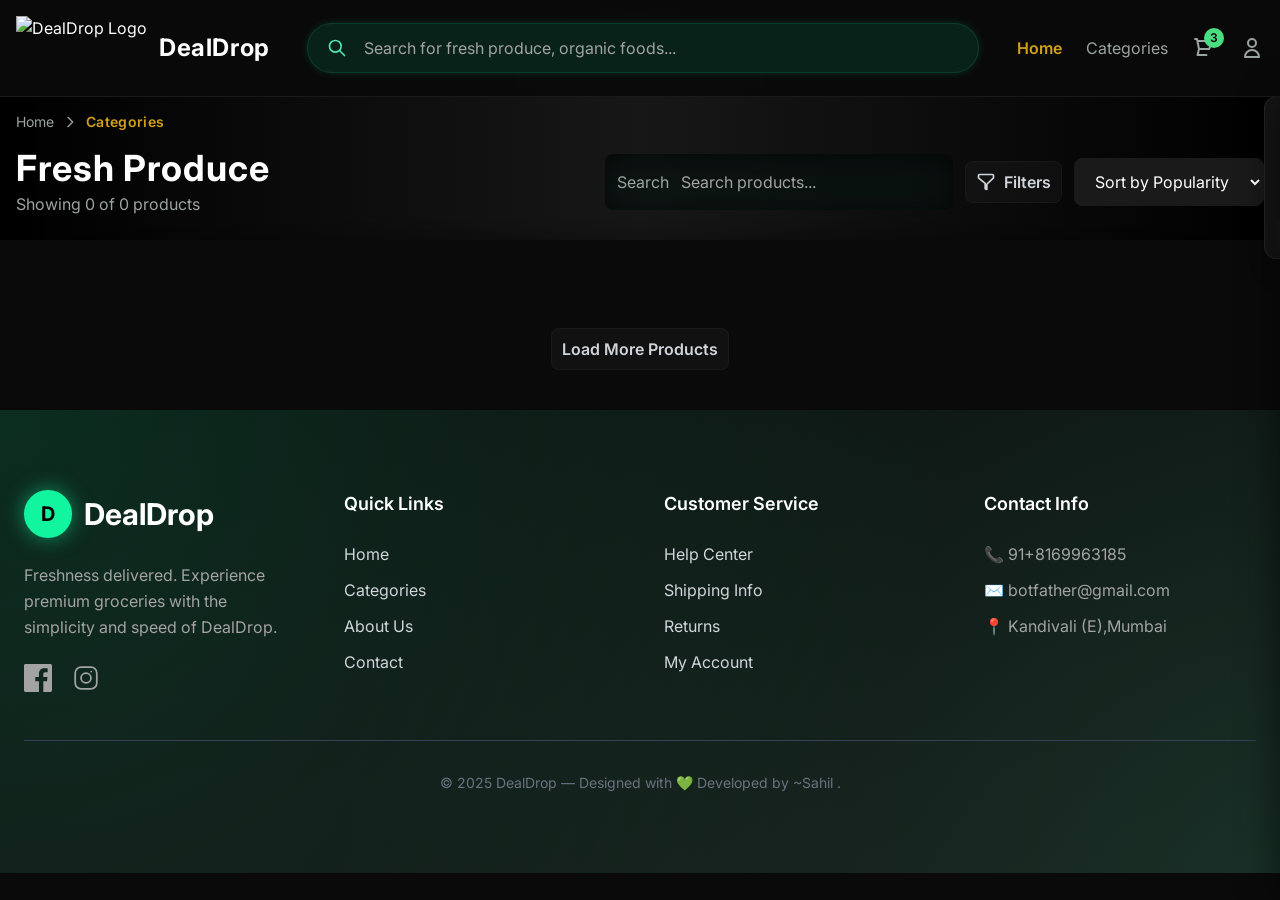
==== commit a0cf720d: "Refactor category page for Supabase integration Refactor category page script to use Supabase for da" ====
--- a/pages/categories_page.html
+++ b/pages/categories_page.html
@@ -460,308 +460,560 @@
     </div>
   </div>
 </footer>
-
+<script src="https://cdn.jsdelivr.net/npm/@supabase/supabase-js@2"></script>
+<script src="../js/dealdrop.js"></script>
 <script>
-(() => {
-  // Category page script (self-contained)
-  const STORAGE_KEY = 'cart';
-  const TAX_RATE = 0.09;
-  const $ = (s, r=document) => r.querySelector(s);
-  const $$ = (s, r=document) => Array.from((r||document).querySelectorAll(s));
-  const formatINR = n => '₹' + Number(n).toLocaleString('en-IN',{minimumFractionDigits:2, maximumFractionDigits:2});
-  const safe = v => (v==null?'':String(v));
-
-  // Elements (expected on category page)
-  const productGrid = $('#productGrid');
-  if (!productGrid) { console.warn('Category script: #productGrid not found — aborting category logic.'); return; }
-  const loadMoreBtn = $('#loadMore');
-  const openFilterBtn = $('#openFilter');
-  const closeFilterBtn = $('#closeFilter');
-  const filterDrawer = $('#filterDrawer');
-  const applyFiltersBtn = $('#applyFilters');
-  const resetFiltersBtn = $('#resetFilters');
-  const rangeMin = $('#rangeMin');
-  const rangeMax = $('#rangeMax');
-  const priceMinDisplay = $('#priceMinDisplay');
-  const priceMaxDisplay = $('#priceMaxDisplay');
-  const searchBar = $('#searchBar');
-  const sortSelect = $('#sortSelect');
-  const visibleCount = $('#visibleCount');
-  const totalCount = $('#totalCount');
-  const miniCart = $('#miniCart');
-  const miniCartItems = $('#miniCartItems');
-  const miniCartTotal = $('#miniCartTotal');
-  const cartCountBadge = $('#cartCount') || $('#cart-count') || document.querySelector('.cart-badge');
-
-  // sample products (30)
-  const allProducts = (function(){
-    const make = (id,name,category,price,tags,brand,image,unit) => ({ id, name, category, price, tags, brand, image, unit});
-    const arr=[];
-    arr.push(make(1,'Organic Vine Tomatoes','veg',99,['organic','fresh'],'FarmFresh','https://i.postimg.cc/Dzh7TgGm/3183-50361-m.jpg','per kg'));
-    arr.push(make(2,'Mixed Leafy Greens','veg',79,['fresh','local'],'GreenHarvest','per kg'));
-    arr.push(make(3,'Rainbow Bell Peppers','veg',129,['fresh','premium'],'LocalGrown','per kg'));
-    arr.push(make(4,'Fresh Broccoli Crowns','veg',89,['fresh','seasonal'],'FarmFresh','per kg'));
-    arr.push(make(5,'Organic Baby Carrots','veg',69,['organic','fresh'],'OrganicValley','per kg'));
-    arr.push(make(6,'Baby Spinach Leaves','veg',119,['organic','fresh'],'OrganicValley','per kg'));
-    arr.push(make(7,'Premium Hass Avocados','veg',59,['premium'],'PremiumFoods','per pc'));
-    arr.push(make(8,'Sweet Corn Bunch','veg',49,['fresh'],'LocalGrown','per bunch'));
-    arr.push(make(9,'Crisp Cucumbers','veg',39,['fresh','local'],'FarmFresh','per kg'));
-    arr.push(make(10,'Zucchini','veg',59,['fresh'],'GreenHarvest','per kg'));
-    arr.push(make(11,'Whole Milk (1L)','dairy',65,['fresh'],'OrganicValley','per L'));
-    arr.push(make(12,'Greek Yogurt (500g)','dairy',199,['premium','organic'],'OrganicValley','per 500g'));
-    arr.push(make(13,'Paneer (200g)','dairy',129,['fresh'],'LocalGrown','per 200g'));
-    arr.push(make(14,'Butter Salted (200g)','dairy',159,['premium'],'PremiumFoods','per 200g'));
-    arr.push(make(15,'Cheddar Cheese (200g)','dairy',249,['premium'],'PremiumFoods','per 200g'));
-    arr.push(make(16,'Fresh Cream (200ml)','dairy',89,['fresh'],'FarmFresh','per 200ml'));
-    arr.push(make(17,'Curd (500g)','dairy',79,['local'],'LocalGrown','per 500g'));
-    arr.push(make(18,'Flavored Milk (250ml)','dairy',45,['seasonal'],'OrganicValley','per 250ml'));
-    arr.push(make(19,'Kefir Drink (300ml)','dairy',129,['premium','organic'],'OrganicValley','https://i.postimg.cc/tTc96Hsf/54.png','per 300ml'));
-    arr.push(make(20,'Ghee (250g)','dairy',299,['premium'],'PremiumFoods','https://i.postimg.cc/Z5zKjZwq/Cow-Ghee-500-Grams-Tin-Front.jpg','per 250g'));
-    arr.push(make(21,'Fresh Chicken Thighs (500g)','nonveg',249,['fresh'],'LocalGrown','https://i.postimg.cc/5yGjfC5n/CHICKENTHIGHBONELESS-01.jpg','per 500g'));
-    arr.push(make(22,'Boneless Mutton (500g)','nonveg',599,['premium'],'PremiumFoods','https://i.postimg.cc/RVFc91mR/mutton-boneless-halal786-in.jpg','per 500g'));
-    arr.push(make(23,'Fresh Fish Fillet (300g)','nonveg',329,['fresh'],'FarmFresh','https://i.postimg.cc/XJbf0Tjh/fish-500x500.png','per 300g'));
-    arr.push(make(24,'Eggs - Dozen','nonveg',95,['fresh','local'],'LocalGrown','https://i.postimg.cc/fyMfY11j/health-benefits-of-eggs-1296x728-feature.jpg','per dozen'));
-    arr.push(make(25,'Prawns (250g)','nonveg',399,['premium'],'PremiumFoods','https://i.postimg.cc/TP98VvsM/shutterstock-1285004545-750x750.jpg','per 250g'));
-    arr.push(make(26,'Turkey Mince (400g)','nonveg',279,['fresh'],'GreenHarvest','https://i.postimg.cc/zvfqbGDS/turkey-breast-mince-369.jpg','per 400g'));
-    arr.push(make(27,' Steak (250g)','nonveg',599,['premium'],'PremiumFoods','https://i.postimg.cc/Gh2p9q9X/raw-tomahawk-steak-shutterstock-738822868.jpg','per 250g'));
-    arr.push(make(28,'Smoked Salmon (200g)','nonveg',499,['premium'],'PremiumFoods','https://i.postimg.cc/RVMHd7hy/smoked-salmon.jpg','per 200g'));
-    arr.push(make(29,'Meat (300g)','nonveg',459,['premium'],'PremiumFoods','https://i.postimg.cc/kXtcrFqt/Best-Stop-Blog-Image-2025-8-Cuts-of-Beef.jpg','per 300g'));
-    arr.push(make(30,'Sausages (pack)','nonveg',199,['local'],'LocalGrown','https://i.postimg.cc/15Lv47Jn/0081002093585.jpg','per pack'));
-    return arr;
-  })();
-
-  // state
-  let perPage = 12, page = 1;
-  let lastRendered = allProducts.slice();
-
-  // cart helpers
-  function loadCart(){ try{ const c = JSON.parse(localStorage.getItem(STORAGE_KEY)); return Array.isArray(c)? c.map(i=>({ quantity: Number(i.quantity||1), ...i })) : []; } catch(e){ return []; } }
-  function saveCart(c){ localStorage.setItem(STORAGE_KEY, JSON.stringify(c)); }
-  let cart = loadCart();
-
-  function updateHeaderBadge(){
-    const count = cart.reduce((s,i)=> s + Number(i.quantity||1), 0);
+ 
+
+(async () => {
+  // must have supabaseClient from dealdrop.js
+  if (typeof supabaseClient === "undefined") {
+    console.error("supabaseClient not found. Make sure dealdrop.js is loaded.");
+    return;
+  }
+
+  const api = supabaseClient;
+
+  // ---------- DOM helpers ----------
+  const $ = (s, r = document) => r.querySelector(s);
+  const $$ = (s, r = document) => Array.from(r.querySelectorAll(s));
+  const formatINR = (n) =>
+    "₹" +
+    Number(n || 0).toLocaleString("en-IN", {
+      minimumFractionDigits: 2,
+      maximumFractionDigits: 2,
+    });
+  const safe = (v) => (v == null ? "" : String(v));
+
+  // ---------- Elements ----------
+  const productGrid = $("#productGrid");
+  if (!productGrid) {
+    console.warn("Category script: #productGrid not found");
+    return;
+  }
+
+  const loadMoreBtn = $("#loadMore");
+  const openFilterBtn = $("#openFilter");
+  const closeFilterBtn = $("#closeFilter");
+  const filterDrawer = $("#filterDrawer");
+  const applyFiltersBtn = $("#applyFilters");
+  const resetFiltersBtn = $("#resetFilters");
+  const rangeMin = $("#rangeMin");
+  const rangeMax = $("#rangeMax");
+  const priceMinDisplay = $("#priceMinDisplay");
+  const priceMaxDisplay = $("#priceMaxDisplay");
+  const searchBar = $("#searchBar");
+  const sortSelect = $("#sortSelect");
+  const visibleCount = $("#visibleCount");
+  const totalCount = $("#totalCount");
+  const miniCart = $("#miniCart");
+  const miniCartItemsEl = $("#miniCartItems");
+  const miniCartTotalEl = $("#miniCartTotal");
+  const cartCountBadge =
+    $("#cartCount") || $("#cart-count") || document.querySelector(".cart-badge");
+  const closeMiniBtn = $("#closeMiniCart");
+
+  // ---------- State ----------
+  let allProducts = []; // fully from DB
+  let lastRendered = [];
+  let perPage = 12;
+  let page = 1;
+
+  let currentUser = null;
+  let currentCartId = null;
+  let miniCartItems = [];
+
+  // ---------- Auth / Cart helpers ----------
+
+  async function loadCurrentUser() {
+    const { data, error } = await api.auth.getUser();
+    if (error) {
+      console.warn("getUser error:", error.message);
+      return;
+    }
+    currentUser = data?.user || null;
+  }
+
+  async function ensureCart() {
+    if (!currentUser) return null;
+    if (currentCartId) return currentCartId;
+
+    // find existing cart
+    const { data: existing, error } = await api
+      .from("user_cart")
+      .select("id")
+      .eq("user_id", currentUser.id)
+      .maybeSingle();
+
+    if (error) {
+      console.warn("cart select error:", error.message);
+    }
+
+    if (existing) {
+      currentCartId = existing.id;
+      return currentCartId;
+    }
+
+    // create new cart
+    const { data: inserted, error: insertErr } = await api
+      .from("user_cart")
+      .insert({ user_id: currentUser.id })
+      .select("id")
+      .single();
+
+    if (insertErr) {
+      console.error("create cart error:", insertErr.message);
+      return null;
+    }
+
+    currentCartId = inserted.id;
+    return currentCartId;
+  }
+
+  async function reloadMiniCart() {
+    if (!currentUser) {
+      // if not logged in, clear display
+      miniCartItems = [];
+      renderMiniCart();
+      updateHeaderBadge();
+      return;
+    }
+
+    const cartId = await ensureCart();
+    if (!cartId) return;
+
+    const { data, error } = await api
+      .from("user_cart_items")
+      .select("id, quantity, products ( id, name, price, image_url )")
+      .eq("cart_id", cartId);
+
+    if (error) {
+      console.error("cart_items fetch error:", error.message);
+      return;
+    }
+
+    miniCartItems = (data || []).map((row) => ({
+      id: row.id,
+      quantity: row.quantity,
+      productId: row.products?.id,
+      name: row.products?.name,
+      price: row.products?.price,
+      image: row.products?.image_url,
+    }));
+    
+
+
+    renderMiniCart();
+
+    updateHeaderBadge();
+    
+
+  }
+
+  async function addToCart(productId) {
+    if (!currentUser) {
+      alert("Please login to add items to your cart.");
+      window.location.href = "login.html";
+      return;
+    }
+
+    const cartId = await ensureCart();
+    if (!cartId) return;
+
+    // check if item already exists
+    const { data: existing, error } = await api
+      .from("user_cart_items")
+      .select("id, quantity")
+      .eq("cart_id", cartId)
+      .eq("product_id", productId)
+      .maybeSingle();
+
+    if (error) {
+      console.warn("user_cart_items lookup error:", error.message);
+    }
+
+    if (existing) {
+      // update quantity
+      const { error: updErr } = await api
+        .from("user_cart_items")
+        .update({ quantity: existing.quantity + 1 })
+        .eq("id", existing.id);
+
+      if (updErr) {
+        console.error("user_cart_items update error:", updErr.message);
+      }
+    } else {
+      // insert new
+      const { error: insErr } = await api.from("user_cart_items").insert({
+        cart_id: cartId,
+        product_id: productId,
+        quantity: 1,
+      });
+
+      if (insErr) {
+        console.error("user_cart_items insert error:", insErr.message);
+      }
+    }
+
+    await reloadMiniCart();
+    openMini();
+  }
+
+  async function removeCartItem(itemId) {
+    const { error } = await api.from("user_cart_items").delete().eq("id", itemId);
+    if (error) {
+      console.error("Remove item error:", error.message);
+      return;
+    }
+    await reloadMiniCart();
+  }
+
+  // ---------- UI helpers ----------
+
+  function updateHeaderBadge() {
+    const count = miniCartItems.reduce(
+      (sum, it) => sum + Number(it.quantity || 0),
+      0
+    );
     if (cartCountBadge) cartCountBadge.textContent = count;
-    // also update common header span if present
-    $$('.absolute.-top-2.-right-2, .w-5.h-5').forEach(el=>{ try{ el.textContent = count; }catch{} });
-  }
-
-  // render mini cart
-  function renderMiniCart(){
-    if (!miniCartItems || !miniCartTotal) return;
-    miniCartItems.innerHTML = '';
+    $$(".absolute.-top-2.-right-2, .w-5.h-5").forEach((el) => {
+      try {
+        el.textContent = count;
+      } catch {}
+    });
+  }
+
+  function renderMiniCart() {
+    if (!miniCartItemsEl || !miniCartTotalEl) return;
+
+    miniCartItemsEl.innerHTML = "";
     let total = 0;
-    if (cart.length === 0) {
-      miniCartItems.innerHTML = '<div class="text-text-secondary">Your cart is empty.</div>';
+
+    if (!miniCartItems.length) {
+      miniCartItemsEl.innerHTML =
+        '<div class="text-text-secondary">Your cart is empty.</div>';
     } else {
-      cart.forEach(it=>{
-        const qty = Number(it.quantity||1);
-        total += Number(it.price) * qty;
-        const row = document.createElement('div');
-        row.className = 'flex items-center gap-3 mb-3';
+      miniCartItems.forEach((it) => {
+        const qty = Number(it.quantity || 1);
+        total += Number(it.price || 0) * qty;
+
+        const row = document.createElement("div");
+        row.className = "flex items-center gap-3 mb-3";
         row.innerHTML = `
-          <div class="w-12 h-12 rounded overflow-hidden bg-neutral-800"><img src="${safe(it.image)}" alt="${safe(it.name)}" class="w-full h-full object-cover"></div>
+          <div class="w-12 h-12 rounded overflow-hidden bg-neutral-800">
+            <img src="${safe(it.image)}" alt="${safe(it.name)}"
+                 class="w-full h-full object-cover" />
+          </div>
           <div class="flex-1">
             <div class="text-sm font-semibold">${safe(it.name)}</div>
-            <div class="text-xs text-text-secondary">${formatINR(it.price)} × ${qty}</div>
+            <div class="text-xs text-text-secondary">
+              ${formatINR(it.price)} × ${qty}
+            </div>
           </div>
-          <button class="text-xs text-text-secondary remove-mini" data-id="${it.id}">Remove</button>
+          <button class="text-xs text-text-secondary remove-mini" data-id="${it.id}">
+            Remove
+          </button>
         `;
-        miniCartItems.appendChild(row);
+        miniCartItemsEl.appendChild(row);
       });
     }
-    miniCartTotal.textContent = formatINR(total);
-    saveCart(cart);
-    updateHeaderBadge();
-  }
-
-  // remove from mini cart delegate
-  if (miniCartItems) {
-    miniCartItems.addEventListener('click', (ev)=>{
-      const rem = ev.target.closest('.remove-mini'); if (!rem) return;
-      const id = Number(rem.dataset.id);
-      cart = cart.filter(p=>Number(p.id)!==id);
-      renderMiniCart();
-    });
-  }
-
-  // open/close mini cart
-  function openMini(){ if (miniCart) miniCart.classList.remove('translate-x-full'); }
-  function closeMini(){ if (miniCart) miniCart.classList.add('translate-x-full'); }
-  const closeMiniBtn = $('#closeMiniCart');
-  if (closeMiniBtn) closeMiniBtn.addEventListener('click', closeMini);
-
-  // add to cart (merge quantities)
-  function addToCart(product){
-    const idx = cart.findIndex(c=> Number(c.id) === Number(product.id));
-    if (idx > -1) cart[idx].quantity = Number(cart[idx].quantity||1) + 1;
-    else cart.push({ ...product, quantity: 1 });
-    saveCart(cart);
-    renderMiniCart();
-    updateHeaderBadge();
-    openMini();
-  }
-
-  // product card creation (keeps your styling)
-  function createCard(p){
-    const div = document.createElement('div');
-    div.className = 'card group cursor-pointer transform hover:scale-105 transition-all duration-300 product-card';
+
+    miniCartTotalEl.textContent = formatINR(total);
+
+    // delegate remove
+    miniCartItemsEl.onclick = (ev) => {
+      const btn = ev.target.closest(".remove-mini");
+      if (!btn) return;
+      const id = Number(btn.dataset.id);
+      if (!id) return;
+      removeCartItem(id);
+    };
+  }
+
+  function openMini() {
+    if (miniCart) miniCart.classList.remove("translate-x-full");
+  }
+
+  function closeMini() {
+    if (miniCart) miniCart.classList.add("translate-x-full");
+  }
+
+  if (closeMiniBtn) closeMiniBtn.addEventListener("click", closeMini);
+
+  // ---------- Product rendering from DB ----------
+
+  function createCard(p) {
+    const div = document.createElement("div");
+    div.className =
+      "card group cursor-pointer transform hover:scale-105 transition-all duration-300 product-card";
     div.dataset.id = p.id;
+    const mainTag = p.tags && p.tags.length ? p.tags[0] : "";
+    const isOrganic = (p.tags || []).includes("organic");
+
     div.innerHTML = `
       <div class="relative overflow-hidden rounded-lg mb-4">
-        <img src="${safe(p.image)}" alt="${safe(p.name)}" class="w-full h-48 object-cover group-hover:scale-110 transition-transform duration-300" loading="lazy" />
+        <img src="${safe(p.image)}" alt="${safe(p.name)}"
+             class="w-full h-48 object-cover group-hover:scale-110 transition-transform duration-300"
+             loading="lazy" />
         <div class="absolute top-2 left-2">
-          <span class="bg-secondary text-black text-xs font-semibold px-2 py-1 rounded">${p.tags.includes('organic') ? 'Organic' : (p.tags[0]||'')}</span>
+          <span class="bg-secondary text-black text-xs font-semibold px-2 py-1 rounded">
+            ${isOrganic ? "Organic" : mainTag}
+          </span>
         </div>
       </div>
       <div class="space-y-2 px-1 pb-2">
-        <h3 class="font-semibold text-text-primary group-hover:text-secondary transition-colors duration-300">${safe(p.name)}</h3>
+        <h3 class="font-semibold text-text-primary group-hover:text-secondary transition-colors duration-300">
+          ${safe(p.name)}
+        </h3>
         <div class="flex items-center space-x-2">
-          <div class="flex text-secondary text-sm">${'★'.repeat(Math.round((p.rating||4)))}</div>
-          <span class="text-text-secondary text-sm">(${Math.floor(Math.random()*300)+20})</span>
+          <div class="flex text-secondary text-sm">
+            ${"★".repeat(Math.round(p.rating || 4))}
+          </div>
+          <span class="text-text-secondary text-sm">
+            (${Math.floor(Math.random() * 300) + 20})
+          </span>
         </div>
         <div class="flex items-center justify-between">
           <div class="flex items-center space-x-2">
-            <span class="text-xl font-bold text-secondary">₹${p.price.toFixed(2)}</span>
+            <span class="text-xl font-bold text-secondary">
+              ${formatINR(p.price)}
+            </span>
           </div>
-          <span class="text-xs text-text-secondary">${p.unit}</span>
+          <span class="text-xs text-text-secondary">${safe(p.unit)}</span>
         </div>
-        <button class="btn-primary w-full add-to-cart" data-id="${p.id}">Add to Cart</button>
+        <button class="btn-primary w-full add-to-cart" data-id="${p.id}">
+          Add to Cart
+        </button>
       </div>
     `;
     return div;
   }
 
-  // render products (with paging)
-  function renderProducts(arr, pageNum=1){
-    productGrid.innerHTML = '';
+  let observer;
+  function observeCards() {
+    if (observer) observer.disconnect();
+    observer = new IntersectionObserver(
+      (entries) => {
+        entries.forEach((en) => {
+          if (en.isIntersecting) en.target.classList.add("animate-fadeUp");
+        });
+      },
+      { threshold: 0.12 }
+    );
+    $$(".product-card", productGrid).forEach((c) => observer.observe(c));
+  }
+
+  function onAddClick(e) {
+    e.stopPropagation();
+    const id = Number(e.currentTarget.dataset.id);
+    if (!id) return;
+    const btn = e.currentTarget;
+    const prev = btn.textContent;
+
+    addToCart(id).then(() => {
+      btn.textContent = "Added!";
+      btn.disabled = true;
+      setTimeout(() => {
+        btn.textContent = prev;
+        btn.disabled = false;
+      }, 800);
+    });
+  }
+
+  function renderProducts(arr, pageNum = 1) {
+    productGrid.innerHTML = "";
     const end = pageNum * perPage;
     const slice = arr.slice(0, end);
-    slice.forEach(p => productGrid.appendChild(createCard(p)));
-    visibleCount && (visibleCount.textContent = Math.min(arr.length, end));
-    totalCount && (totalCount.textContent = arr.length);
-    if (loadMoreBtn) loadMoreBtn.style.display = arr.length > end ? 'inline-block' : 'none';
-    // bind add-to-cart
-    $$('.add-to-cart', productGrid).forEach(btn=>{
-      btn.removeEventListener('click', onAddClick);
-      btn.addEventListener('click', onAddClick);
-    });
-    // observe animations
+    slice.forEach((p) => productGrid.appendChild(createCard(p)));
+
+    if (visibleCount) visibleCount.textContent = Math.min(arr.length, end);
+    if (totalCount) totalCount.textContent = arr.length;
+
+    if (loadMoreBtn)
+      loadMoreBtn.style.display = arr.length > end ? "inline-block" : "none";
+
+    $$(".add-to-cart", productGrid).forEach((btn) => {
+      btn.removeEventListener("click", onAddClick);
+      btn.addEventListener("click", onAddClick);
+    });
+
     observeCards();
   }
 
-  // intersection observer for animate-fadeUp
-  let observer;
-  function observeCards(){
-    if (observer) observer.disconnect();
-    observer = new IntersectionObserver(entries=>{
-      entries.forEach(en => { if (en.isIntersecting) en.target.classList.add('animate-fadeUp'); });
-    }, { threshold: 0.12 });
-    $$('.product-card', productGrid).forEach(c => observer.observe(c));
-  }
-
-  function onAddClick(e){
-    e.stopPropagation();
-    const id = Number(e.currentTarget.dataset.id);
-    const prod = allProducts.find(p=> Number(p.id) === id);
-    if (!prod) return;
-    addToCart(prod);
-    const btn = e.currentTarget; const prev = btn.textContent;
-    btn.textContent = 'Added!';
-    btn.disabled = true;
-    setTimeout(()=>{ btn.textContent = prev; btn.disabled = false; }, 800);
-  }
-
-  // pagination load more
-  if (loadMoreBtn) loadMoreBtn.addEventListener('click', () => { page++; renderProducts(lastRendered, page); });
-
-  // filter helpers
-  function getSelected(selector){ return $$(selector).filter(ch=>ch.checked).map(ch=>ch.value); }
-  function getFilterState(){
-    const cats = getSelected('.filter-cat');
-    const tags = getSelected('.filter-tag');
-    const brands = getSelected('.filter-brand');
-    const min = Math.min(Number(rangeMin.value||0), Number(rangeMax.value||0));
-    const max = Math.max(Number(rangeMin.value||0), Number(rangeMax.value||2000));
-    const search = (searchBar && searchBar.value || '').trim().toLowerCase();
-    const sort = (sortSelect && sortSelect.value) || 'pop';
-    return { cats, tags, brands, priceMin:min, priceMax:max, search, sort };
-  }
-  function applyFilterLogic(products, state){
-    return products.filter(p=>{
+  if (loadMoreBtn) {
+    loadMoreBtn.addEventListener("click", () => {
+      page++;
+      renderProducts(lastRendered, page);
+    });
+  }
+
+  // ---------- Filters / Sorting ----------
+
+  function getSelected(selector) {
+    return $$(selector).filter((ch) => ch.checked).map((ch) => ch.value);
+  }
+
+  function getFilterState() {
+    const cats = getSelected(".filter-cat"); // veg / nonveg / dairy
+    const tags = getSelected(".filter-tag");
+    const brands = getSelected(".filter-brand");
+    const min = Math.min(
+      Number(rangeMin?.value || 0),
+      Number(rangeMax?.value || 0)
+    );
+    const max = Math.max(
+      Number(rangeMin?.value || 0),
+      Number(rangeMax?.value || 2000)
+    );
+    const search = (searchBar?.value || "").trim().toLowerCase();
+    const sort = sortSelect?.value || "pop";
+    return { cats, tags, brands, priceMin: min, priceMax: max, search, sort };
+  }
+
+  function applyFilterLogic(products, state) {
+    return products.filter((p) => {
       if (state.cats.length && !state.cats.includes(p.category)) return false;
-      if (state.tags.length && !state.tags.some(t => p.tags.includes(t))) return false;
-      if (state.brands.length && !state.brands.includes(p.brand)) return false;
+
+      if (
+        state.tags.length &&
+        !state.tags.some((t) => (p.tags || []).includes(t))
+      )
+        return false;
+
+      if (
+        state.brands.length &&
+        state.brands.indexOf(p.brandKey) === -1
+      )
+        return false;
+
       if (p.price < state.priceMin || p.price > state.priceMax) return false;
+
       if (state.search) {
-        const hay = (p.name+' '+p.tags.join(' ')+' '+p.brand+' '+p.category).toLowerCase();
+        const hay = (
+          p.name +
+          " " +
+          (p.tags || []).join(" ") +
+          " " +
+          p.brandRaw +
+          " " +
+          p.category
+        ).toLowerCase();
         if (!hay.includes(state.search)) return false;
       }
+
       return true;
     });
   }
-  function sortProducts(products, key){
-    const arr = products.slice();
-    switch(key){
-      case 'low': arr.sort((a,b)=>a.price-b.price); break;
-      case 'high': arr.sort((a,b)=>b.price-a.price); break;
-      case 'new': arr.sort((a,b)=>b.id-a.id); break;
-      case 'rating': arr.sort((a,b)=>b.rating-b.rating); break;
-      default: arr.sort((a,b)=>b.id-a.id); break;
-    }
-    return arr;
-  }
-
-  // range sync
-  function syncRangeDisplay(){
+
+  function sortProducts(products, key) {
+  let arr = products.slice();
+
+  switch (key) {
+    case "low":
+      arr.sort((a, b) => a.price - b.price);
+      break;
+
+    case "high":
+      arr.sort((a, b) => b.price - a.price);
+      break;
+
+    case "new":
+      arr.sort((a, b) => b.id - a.id);
+      break;
+
+    case "rating":
+      arr.sort((a, b) => (b.rating || 0) - (a.rating || 0));
+      break;
+
+    // ⭐ POPULARITY = VEG PRODUCTS FIRST
+    case "pop":
+    default:
+      arr.sort((a, b) => {
+        const aIsVeg = a.category_slug === "veg" || a.category === "veg";
+        const bIsVeg = b.category_slug === "veg" || b.category === "veg";
+
+        if (aIsVeg && !bIsVeg) return -1;
+        if (!aIsVeg && bIsVeg) return 1;
+
+        // fallback: newest first
+        return b.id - a.id;
+      });
+      break;
+  }
+
+  return arr;
+}
+
+
+  function syncRangeDisplay() {
     if (!priceMinDisplay || !priceMaxDisplay || !rangeMin || !rangeMax) return;
-    let min = Number(rangeMin.value||0), max = Number(rangeMax.value||0);
-    if (min > max) [min,max] = [max,min];
+    let min = Number(rangeMin.value || 0);
+    let max = Number(rangeMax.value || 0);
+    if (min > max) [min, max] = [max, min];
     priceMinDisplay.textContent = min;
     priceMaxDisplay.textContent = max;
   }
-  if (rangeMin && rangeMax){
-    rangeMin.addEventListener('input', syncRangeDisplay);
-    rangeMax.addEventListener('input', syncRangeDisplay);
+
+  if (rangeMin && rangeMax) {
+    rangeMin.addEventListener("input", syncRangeDisplay);
+    rangeMax.addEventListener("input", syncRangeDisplay);
     syncRangeDisplay();
   }
 
-  if (resetFiltersBtn) resetFiltersBtn.addEventListener('click', ()=>{
-    $$('.filter-cat, .filter-tag, .filter-brand').forEach(c=>c.checked=false);
-    if (rangeMin) rangeMin.value = rangeMin.min || 0;
-    if (rangeMax) rangeMax.value = rangeMax.max || 2000;
-    syncRangeDisplay();
-    if (searchBar) searchBar.value = '';
-    if (sortSelect) sortSelect.value = 'pop';
-    page = 1;
-    lastRendered = sortProducts(allProducts, 'pop');
-    renderProducts(lastRendered,page);
+  if (resetFiltersBtn) {
+    resetFiltersBtn.addEventListener("click", () => {
+      $$(".filter-cat, .filter-tag, .filter-brand").forEach(
+        (c) => (c.checked = false)
+      );
+      if (rangeMin) rangeMin.value = rangeMin.min || 0;
+      if (rangeMax) rangeMax.value = rangeMax.max || 2000;
+      syncRangeDisplay();
+      if (searchBar) searchBar.value = "";
+      if (sortSelect) sortSelect.value = "pop";
+      page = 1;
+      lastRendered = sortProducts(allProducts, "pop");
+      renderProducts(lastRendered, page);
+    });
+  }
+
+  if (applyFiltersBtn) {
+    applyFiltersBtn.addEventListener("click", () => {
+      page = 1;
+      const st = getFilterState();
+      let filtered = applyFilterLogic(allProducts, st);
+      filtered = sortProducts(filtered, st.sort);
+      lastRendered = filtered;
+      renderProducts(lastRendered, page);
+      if (filterDrawer)
+        filterDrawer.classList.add("translate-x-full");
+    });
+  }
+
+  if (openFilterBtn)
+    openFilterBtn.addEventListener("click", () => {
+      if (filterDrawer)
+        filterDrawer.classList.remove("translate-x-full");
+    });
+  if (closeFilterBtn)
+    closeFilterBtn.addEventListener("click", () => {
+      if (filterDrawer)
+        filterDrawer.classList.add("translate-x-full");
+    });
+
+  document.addEventListener("click", (ev) => {
+    if (!filterDrawer) return;
+    if (filterDrawer.classList.contains("translate-x-full")) return;
+    const inside =
+      filterDrawer.contains(ev.target) ||
+      (openFilterBtn && openFilterBtn.contains(ev.target));
+    if (!inside) filterDrawer.classList.add("translate-x-full");
   });
 
-  if (applyFiltersBtn) applyFiltersBtn.addEventListener('click', ()=>{
-    page = 1;
-    const st = getFilterState();
-    let filtered = applyFilterLogic(allProducts, st);
-    filtered = sortProducts(filtered, st.sort);
-    lastRendered = filtered;
-    renderProducts(lastRendered, page);
-    filterDrawer && filterDrawer.classList.add('translate-x-full');
-  });
-
-  if (openFilterBtn) openFilterBtn.addEventListener('click', ()=> filterDrawer && filterDrawer.classList.remove('translate-x-full'));
-  if (closeFilterBtn) closeFilterBtn.addEventListener('click', ()=> filterDrawer && filterDrawer.classList.add('translate-x-full'));
-  document.addEventListener('click', (ev) => {
-    if (!filterDrawer) return; if (filterDrawer.classList.contains('translate-x-full')) return;
-    const inside = filterDrawer.contains(ev.target) || (openFilterBtn && openFilterBtn.contains(ev.target));
-    if (!inside) filterDrawer.classList.add('translate-x-full');
-  });
-
-  // search debounce
-  if (searchBar){
+  if (searchBar) {
     let t;
-    searchBar.addEventListener('input', ()=>{
+    searchBar.addEventListener("input", () => {
       clearTimeout(t);
-      t = setTimeout(()=>{
+      t = setTimeout(() => {
         page = 1;
         const st = getFilterState();
         let filtered = applyFilterLogic(allProducts, st);
@@ -772,34 +1024,97 @@
     });
   }
 
-  if (sortSelect) sortSelect.addEventListener('change', ()=> {
-    page = 1;
-    const st = getFilterState();
-    let filtered = applyFilterLogic(allProducts, st);
-    filtered = sortProducts(filtered, st.sort);
-    lastRendered = filtered;
+  if (sortSelect) {
+    sortSelect.addEventListener("change", () => {
+      page = 1;
+      const st = getFilterState();
+      let filtered = applyFilterLogic(allProducts, st);
+      filtered = sortProducts(filtered, st.sort);
+      lastRendered = filtered;
+      renderProducts(lastRendered, page);
+    });
+  }
+
+  document.addEventListener("keydown", (e) => {
+    if (e.key === "Escape") {
+      if (filterDrawer)
+        filterDrawer.classList.add("translate-x-full");
+      if (miniCart) miniCart.classList.add("translate-x-full");
+    }
+  });
+
+  // ---------- Load products from DB ----------
+  async function loadProductsFromDB() {
+  const { data, error } = await supabase
+    .from("products")
+    .select("*");
+
+  if (error) {
+    console.error("Error loading products:", error);
+    return [];
+  }
+
+  console.log("Products loaded:", data);
+  return data;
+}
+
+
+  async function fetchProductsFromDB() {
+    const { data, error } = await api
+      .from("products")
+      .select(
+        "id,name,price,unit,brand,tags,rating,image_url,category_slug"
+      )
+      .order("id", { ascending: true });
+
+    if (error) {
+      console.error("products fetch error:", error.message);
+      return [];
+    }
+
+    return (data || []).map((row) => {
+      const tags = Array.isArray(row.tags) ? row.tags : [];
+      const brandRaw = row.brand || "";
+      const brandKey = brandRaw.toLowerCase().replace(/\s+/g, "");
+
+      return {
+        id: row.id,
+        name: row.name,
+        price: Number(row.price || 0),
+        unit: row.unit || "",
+        brandRaw,
+        brandKey, // used for filter-brand (farmfresh, organicvalley, etc.)
+        tags,
+        rating: row.rating ? Number(row.rating) : 4,
+        image: row.image_url,
+        category: row.category_slug || "",
+      };
+    });
+  }
+
+  async function initPage() {
+    await loadCurrentUser();
+
+    // load all products from DB
+    allProducts = await fetchProductsFromDB();
+    lastRendered = sortProducts(allProducts, "pop");
     renderProducts(lastRendered, page);
-  });
-
-  // init render
-  lastRendered = sortProducts(allProducts,'pop');
-  renderProducts(lastRendered, page);
-  renderMiniCart();
-  updateHeaderBadge();
-
-  // Escape closes drawers
-  document.addEventListener('keydown', (e)=> { if (e.key === 'Escape'){ filterDrawer && filterDrawer.classList.add('translate-x-full'); miniCart && miniCart.classList.add('translate-x-full'); }});
-
-  // expose small helper to add by id externally
-  window.__dealDropCategory = window.__dealDropCategory || {};
-  window.__dealDropCategory.addToCartById = (id) => {
-    const p = allProducts.find(x=>Number(x.id)===Number(id));
-    if (p) addToCart(p);
-  };
-
-  console.info('Category script loaded — products & filters active.');
+
+    // load DB cart
+    await reloadMiniCart();
+
+    // Expose helper (optional)
+    window.__dealDropCategory = window.__dealDropCategory || {};
+    window.__dealDropCategory.addToCartById = (id) => addToCart(id);
+
+    console.info("Category page fully DB-driven & cart in DB.");
+  }
+
+  await initPage();
 })();
 </script>
 
+
+
 </body>
 </html>
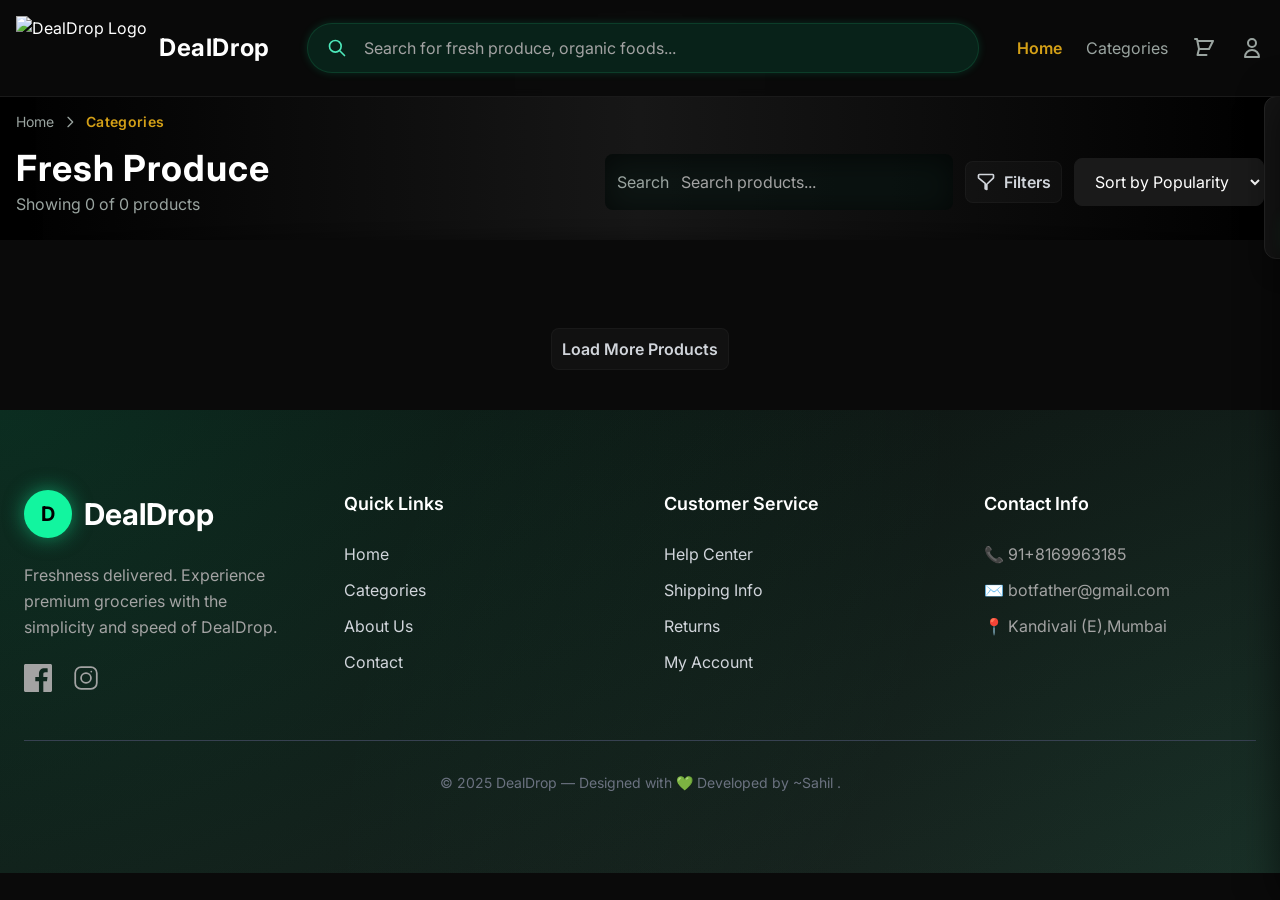
==== commit 01c4baa8: "Updated user_account_dashboard.html" ====
--- a/pages/categories_page.html
+++ b/pages/categories_page.html
@@ -5,6 +5,10 @@
     <meta name="viewport" content="width=device-width, initial-scale=1.0">
     <title>Categories - Premium Fresh Groceries | DealDrop</title>
     <link rel="stylesheet" href="../css/main.css">
+    <script src="https://cdn.jsdelivr.net/npm/@supabase/supabase-js@2"></script>
+    <script src="../js/dealdrop.js"></script>
+    <script src="../js/stripe.js" type="module"></script>
+</head>
     
 <body class="bg-background text-text-primary">
      <!-- Navigation Header -->
@@ -105,8 +109,13 @@
                             d="M3 3h2l.4 2M7 13h10l4-8H5.4m0 0L7 13m0 0l-1.5 6M7 13l-1.5 6m0 0h9m-9 0h9"
                         ></path>
                     </svg>
-                    <span class="absolute -top-2 -right-2 bg-secondary text-black text-xs rounded-full w-5 h-5 flex items-center justify-center font-semibold">3</span>
+                    <span id="cartDot" class="absolute -top-1 -right-1 w-3 h-3 rounded-full bg-secondary shadow-[0_0_8px_rgba(245,208,54,0.9)] hidden"></span>
                 </a>
+                
+                <!-- User Subscription Status -->
+                <div id="subscriptionStatus" class="hidden text-xs bg-secondary/10 text-secondary px-2 py-1 rounded-full">
+                    <span id="subscriptionPlan">Loading...</span>
+                </div>
 
                 <!-- Account -->
                 <a href="user_account_dashboard.html" class="text-text-secondary hover:text-secondary transition-colors duration-300">
@@ -1112,9 +1121,81 @@
 
   await initPage();
 })();
+
+        // Stripe integration
+        let stripeService;
+
+        async function initializeStripe() {
+            if (typeof supabaseClient !== 'undefined') {
+                stripeService = new StripeService(supabaseClient);
+                await loadUserSubscription();
+            }
+        }
+
+        async function loadUserSubscription() {
+            try {
+                const { data: { user } } = await supabaseClient.auth.getUser();
+                if (!user) return;
+
+                const subscription = await stripeService.getUserSubscription();
+                const statusElement = document.getElementById('subscriptionStatus');
+                const planElement = document.getElementById('subscriptionPlan');
+
+                if (subscription && subscription.subscription_status === 'active') {
+                    const product = stripeService.getProductByPriceId(subscription.price_id);
+                    if (product) {
+                        planElement.textContent = `${product.name} Plan`;
+                        statusElement.classList.remove('hidden');
+                    }
+                }
+            } catch (error) {
+                console.error('Error loading subscription:', error);
+            }
+        }
+
+        async function handlePurchase(priceId, mode) {
+            try {
+                const { data: { user } } = await supabaseClient.auth.getUser();
+                if (!user) {
+                    window.location.href = 'login.html';
+                    return;
+                }
+
+                if (!stripeService) {
+                    throw new Error('Stripe service not initialized');
+                }
+
+                // Show loading state
+                const button = event.target;
+                const originalText = button.textContent;
+                button.textContent = 'Processing...';
+                button.disabled = true;
+
+                await stripeService.createCheckoutSession(priceId, mode);
+
+            } catch (error) {
+                console.error('Purchase error:', error);
+                
+                // Reset button state
+                const button = event.target;
+                button.textContent = originalText;
+                button.disabled = false;
+
+                // Show error message
+                alert('Failed to process purchase. Please try again.');
+            }
+        }
+
+        // Initialize Stripe when page loads
+        document.addEventListener('DOMContentLoaded', () => {
+            setTimeout(initializeStripe, 100);
+        });
+
+        // Make handlePurchase globally available
+        window.handlePurchase = handlePurchase;
 </script>
 
 
 
 </body>
-</html>
+</html>
